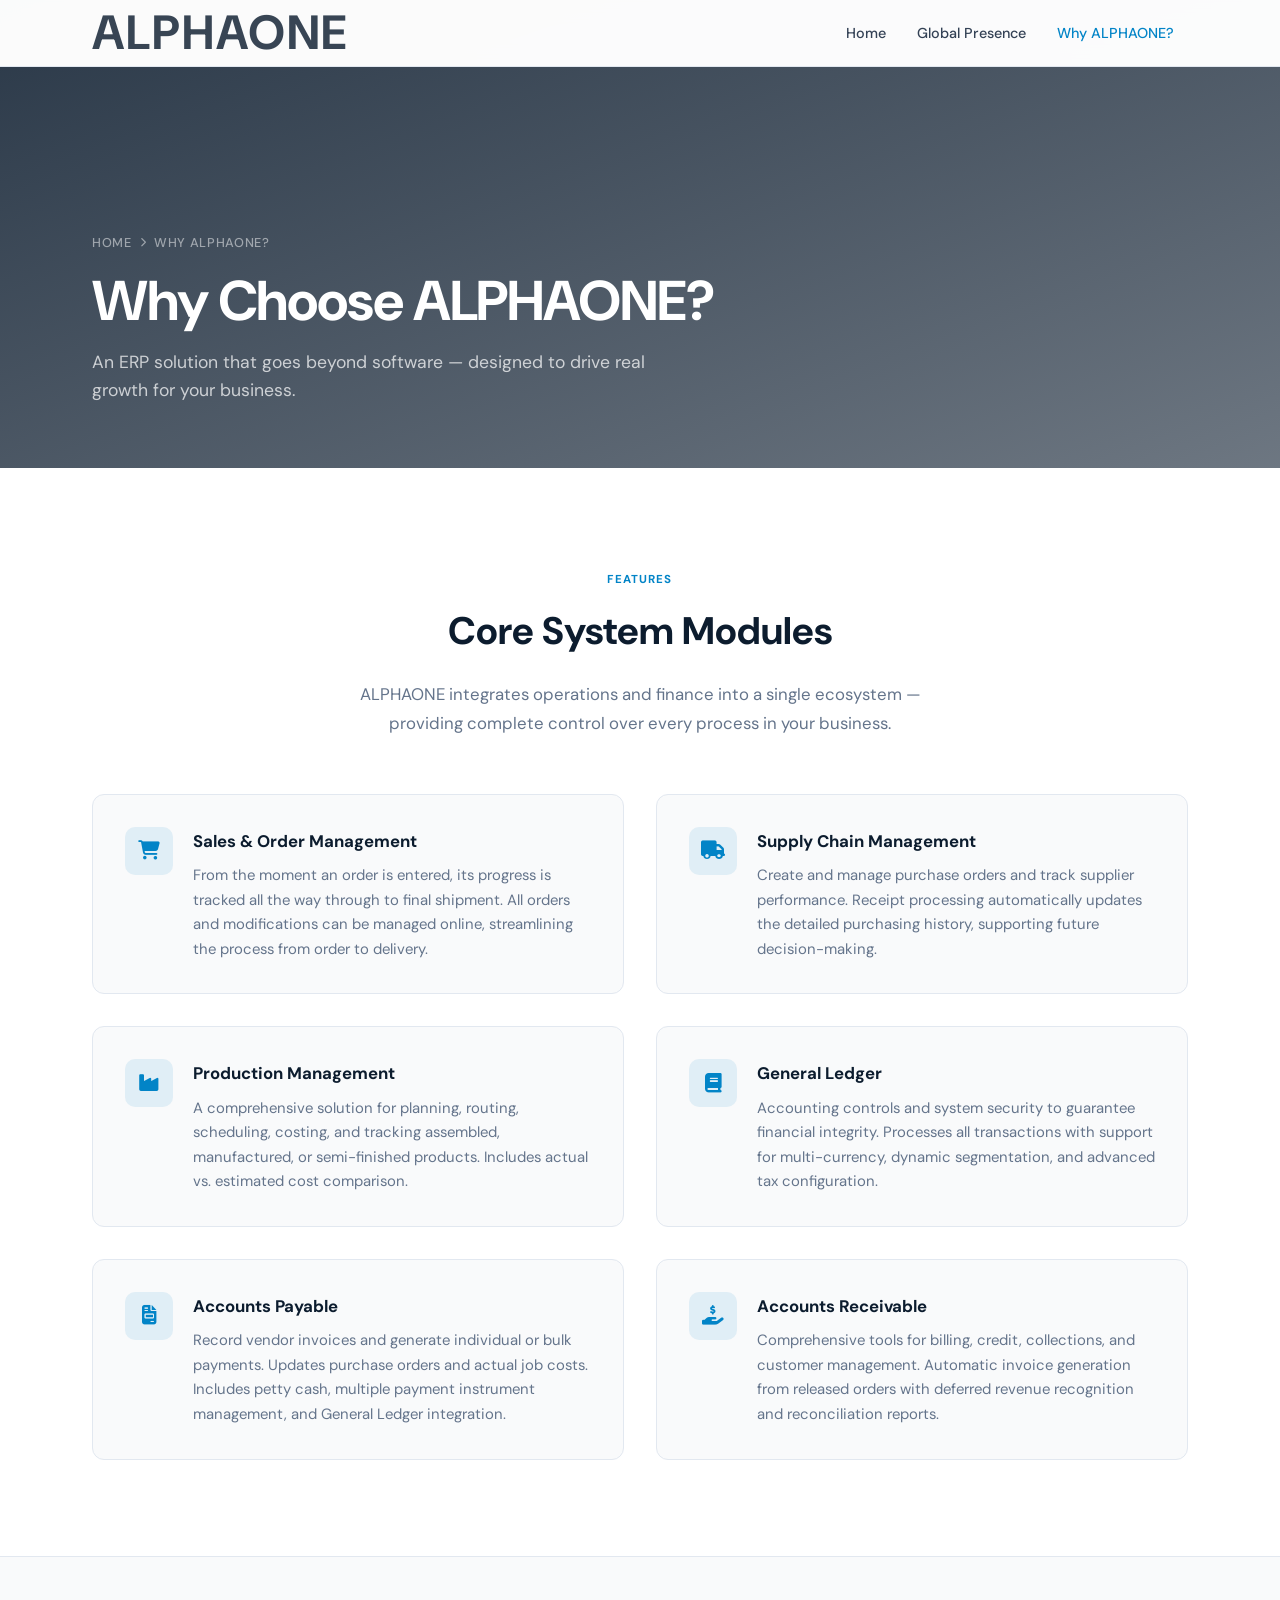
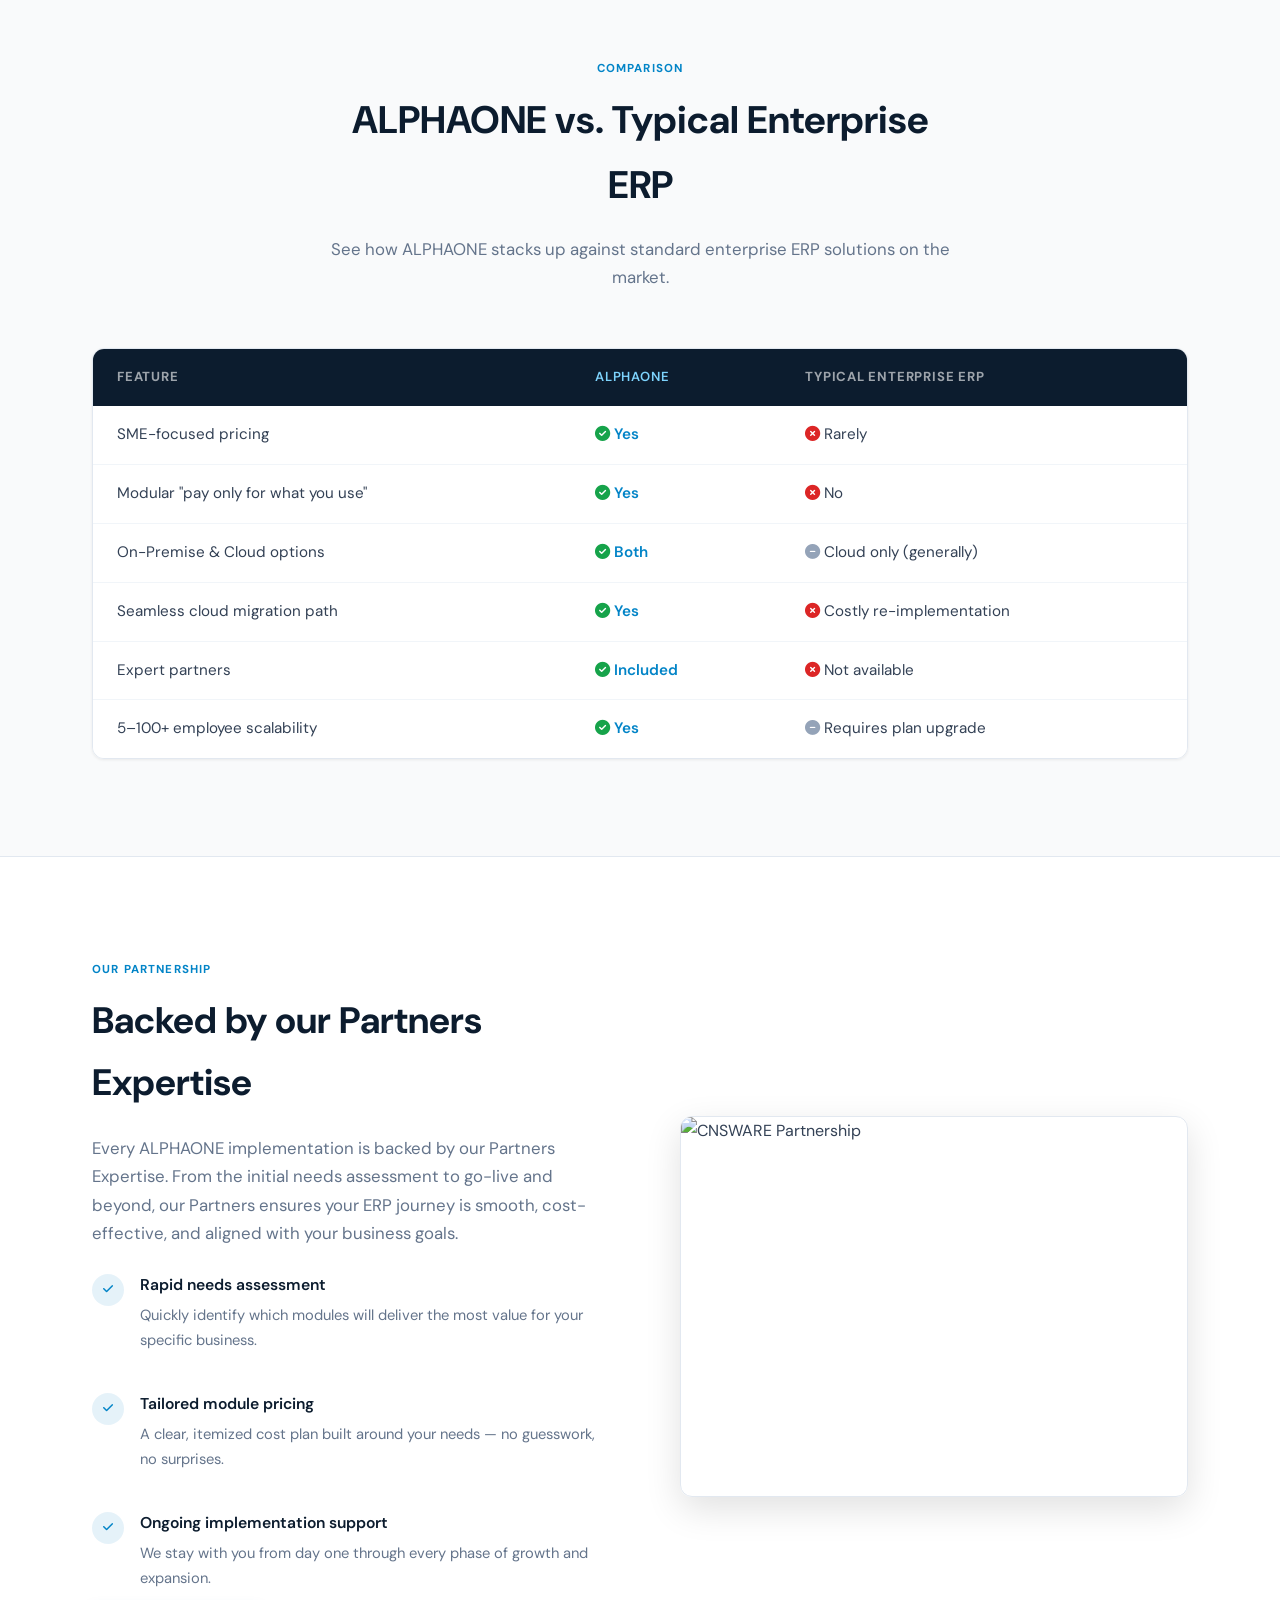
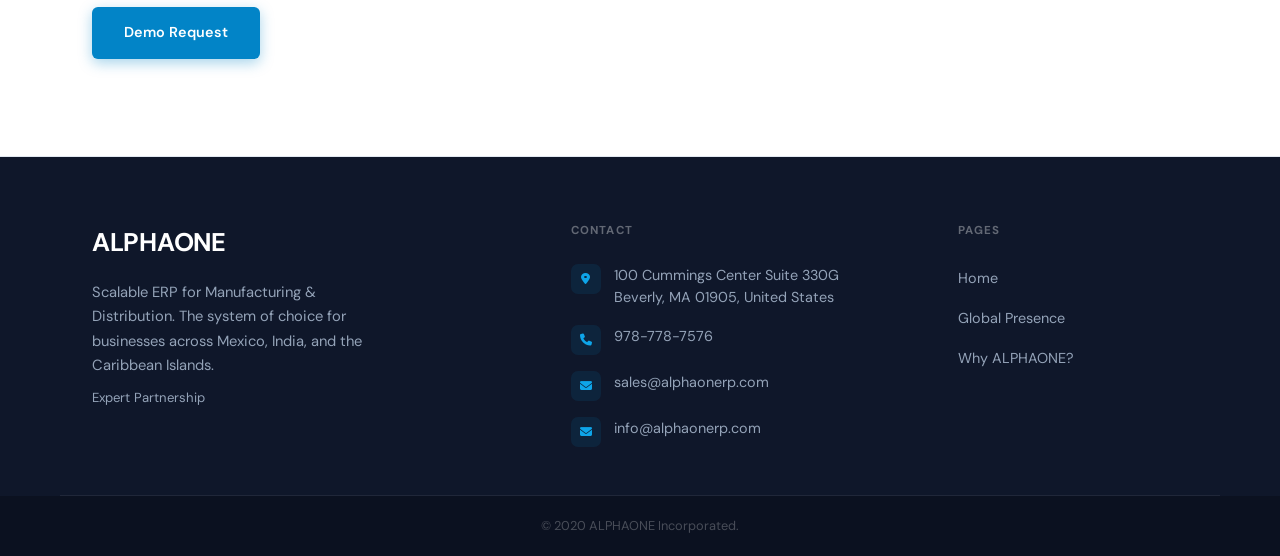
==== benefits.html @ 19322238 "cambio de color why alphaone" ====
<!DOCTYPE html>
<html lang="en">
<head>
    <meta charset="UTF-8">
    <meta name="viewport" content="width=device-width, initial-scale=1.0">
    <title>Why ALPHAONE? — ALPHAONE ERP</title>
    <link rel="preconnect" href="https://fonts.googleapis.com">
    <link rel="preconnect" href="https://fonts.gstatic.com" crossorigin>
    <link href="https://fonts.googleapis.com/css2?family=DM+Sans:opsz,wght@9..40,400;9..40,500;9..40,600;9..40,700&display=swap" rel="stylesheet">
    <link rel="stylesheet" href="https://cdnjs.cloudflare.com/ajax/libs/font-awesome/6.4.0/css/all.min.css">
    <link rel="stylesheet" href="css/styles.css">
    <link rel="stylesheet" href="css/pages.css">
</head>
<body>

    <nav class="navbar" id="navbar">
        <div class="nav-inner">
            <a href="index.html" class="logo logo-text">ALPHAONE</a>
            <ul class="nav-links">
                <li><a href="index.html">Home</a></li>
                <li><a href="presence.html">Global Presence</a></li>
                <li><a href="benefits.html" class="active">Why ALPHAONE?</a></li>
            </ul>
            <div class="hamburger" id="hamburger-btn"><span></span><span></span><span></span></div>
        </div>
    </nav>
    <div class="mobile-menu" id="mobile-menu">
        <a href="index.html">Home</a>
        <a href="presence.html">Global Presence</a>
        <a href="benefits.html">Why ALPHAONE?</a>
    </div>

    <!-- PAGE HERO -->
    <section class="page-hero">
        <div class="page-hero-bg" style="background-image: url('https://images.unsplash.com/photo-1552664730-d307ca884978?auto=format&fit=crop&q=80&w=1600')"></div>
        <div class="page-hero-overlay"></div>
        <div class="container page-hero-inner">
            <div class="breadcrumb"><a href="index.html">Home</a> <i class="fas fa-chevron-right"></i> Why ALPHAONE?</div>
            <h1>Why Choose ALPHAONE?</h1>
            <p>An ERP solution that goes beyond software — designed to drive real growth for your business.</p>
        </div>
    </section>

    <!-- MODULES -->
    <section class="section bg-white">
        <div class="container">
            <div class="section-header reveal">
                <span class="eyebrow">Features</span>
                <h2>Core System Modules</h2>
                <p>ALPHAONE integrates operations and finance into a single ecosystem — providing complete control over every process in your business.</p>
            </div>
            <div class="benefits-big-grid">
                <div class="benefit-big reveal">
                    <div class="benefit-big-icon"><i class="fas fa-shopping-cart"></i></div>
                    <div>
                        <h3>Sales & Order Management</h3>
                        <p>From the moment an order is entered, its progress is tracked all the way through to final shipment. All orders and modifications can be managed online, streamlining the process from order to delivery.</p>
                    </div>
                </div>
                <div class="benefit-big reveal">
                    <div class="benefit-big-icon"><i class="fas fa-truck"></i></div>
                    <div>
                        <h3>Supply Chain Management</h3>
                        <p>Create and manage purchase orders and track supplier performance. Receipt processing automatically updates the detailed purchasing history, supporting future decision-making.</p>
                    </div>
                </div>
                <div class="benefit-big reveal">
                    <div class="benefit-big-icon"><i class="fas fa-industry"></i></div>
                    <div>
                        <h3>Production Management</h3>
                        <p>A comprehensive solution for planning, routing, scheduling, costing, and tracking assembled, manufactured, or semi-finished products. Includes actual vs. estimated cost comparison.</p>
                    </div>
                </div>
                <div class="benefit-big reveal">
                    <div class="benefit-big-icon"><i class="fas fa-book"></i></div>
                    <div>
                        <h3>General Ledger</h3>
                        <p>Accounting controls and system security to guarantee financial integrity. Processes all transactions with support for multi-currency, dynamic segmentation, and advanced tax configuration.</p>
                    </div>
                </div>
                <div class="benefit-big reveal">
                    <div class="benefit-big-icon"><i class="fas fa-file-invoice"></i></div>
                    <div>
                        <h3>Accounts Payable</h3>
                        <p>Record vendor invoices and generate individual or bulk payments. Updates purchase orders and actual job costs. Includes petty cash, multiple payment instrument management, and General Ledger integration.</p>
                    </div>
                </div>
                <div class="benefit-big reveal">
                    <div class="benefit-big-icon"><i class="fas fa-hand-holding-usd"></i></div>
                    <div>
                        <h3>Accounts Receivable</h3>
                        <p>Comprehensive tools for billing, credit, collections, and customer management. Automatic invoice generation from released orders with deferred revenue recognition and reconciliation reports.</p>
                    </div>
                </div>
            </div>
        </div>
    </section>

    <!-- COMPARISON TABLE -->
    <section class="section bg-light">
        <div class="container">
            <div class="section-header reveal">
                <span class="eyebrow">Comparison</span>
                <h2>ALPHAONE vs. Typical Enterprise ERP</h2>
                <p>See how ALPHAONE stacks up against standard enterprise ERP solutions on the market.</p>
            </div>
            <div class="compare-table-wrap reveal">
                <table class="compare-table">
                    <thead>
                        <tr>
                            <th>Feature</th>
                            <th class="col-alpha">ALPHAONE</th>
                            <th>Typical Enterprise ERP</th>
                        </tr>
                    </thead>
                    <tbody>
                        <tr><td>SME-focused pricing</td><td class="col-alpha"><i class="fas fa-check-circle"></i> Yes</td><td><i class="fas fa-times-circle text-no"></i> Rarely</td></tr>
                        <tr><td>Modular "pay only for what you use"</td><td class="col-alpha"><i class="fas fa-check-circle"></i> Yes</td><td><i class="fas fa-times-circle text-no"></i> No</td></tr>
                        <tr><td>On-Premise & Cloud options</td><td class="col-alpha"><i class="fas fa-check-circle"></i> Both</td><td><i class="fas fa-minus-circle text-neutral"></i> Cloud only (generally)</td></tr>
                        <tr><td>Seamless cloud migration path</td><td class="col-alpha"><i class="fas fa-check-circle"></i> Yes</td><td><i class="fas fa-times-circle text-no"></i> Costly re-implementation</td></tr>
                        <tr><td>Expert partners</td><td class="col-alpha"><i class="fas fa-check-circle"></i> Included</td><td><i class="fas fa-times-circle text-no"></i> Not available</td></tr>
                        <tr><td>5–100+ employee scalability</td><td class="col-alpha"><i class="fas fa-check-circle"></i> Yes</td><td><i class="fas fa-minus-circle text-neutral"></i> Requires plan upgrade</td></tr>
                    </tbody>
                </table>
            </div>
        </div>
    </section>

    <!-- Our Partners -->
    <section class="section bg-white">
        <div class="container">
            <div class="split-grid">
                <div class="split-text reveal">
                    <span class="eyebrow">Our Partnership</span>
                    <h2>Backed by our Partners Expertise</h2>
                    <p>Every ALPHAONE implementation is backed by our Partners Expertise. From the initial needs assessment to go-live and beyond, our Partners ensures your ERP journey is smooth, cost-effective, and aligned with your business goals.</p>
                    <div class="benefits-list" style="margin-top:1.5rem;">
                        <div class="benefit-item">
                            <div class="benefit-icon"><i class="fas fa-check"></i></div>
                            <div><h4>Rapid needs assessment</h4><p>Quickly identify which modules will deliver the most value for your specific business.</p></div>
                        </div>
                        <div class="benefit-item">
                            <div class="benefit-icon"><i class="fas fa-check"></i></div>
                            <div><h4>Tailored module pricing</h4><p>A clear, itemized cost plan built around your needs — no guesswork, no surprises.</p></div>
                        </div>
                        <div class="benefit-item">
                            <div class="benefit-icon"><i class="fas fa-check"></i></div>
                            <div><h4>Ongoing implementation support</h4><p>We stay with you from day one through every phase of growth and expansion.</p></div>
                        </div>
                    </div>
                    <a href="#" class="btn-primary" data-demo-trigger>Demo Request</a>
                </div>
                <div class="split-img reveal">
                    <img src="https://images.unsplash.com/photo-1600880292203-757bb62b4baf?auto=format&fit=crop&q=80&w=1000" alt="CNSWARE Partnership">
                </div>
            </div>
        </div>
    </section>

    <!-- DEMO MODAL -->
    <div class="demo-modal" id="demo-modal">
        <div class="demo-modal-inner" id="demo-modal-inner">
            <button class="demo-modal-close" id="demo-modal-close" aria-label="Close">
                <i class="fas fa-times"></i>
            </button>
            <div class="demo-modal-grid">

                <div class="demo-modal-left">
                    <span class="eyebrow">Request a Demo</span>
                    <h2>See ALPHAONE<br>in <em>action.</em></h2>
                    <p>Get a personalized walkthrough with one of our ERP specialists and discover how ALPHAONE fits your operation.</p>
                    <ul class="demo-perks">
                        <li><i class="fas fa-check-circle"></i> No commitment required</li>
                        <li><i class="fas fa-check-circle"></i> Tailored to your industry & modules</li>
                        <li><i class="fas fa-check-circle"></i> Available in English & Spanish</li>
                    </ul>
                </div>

                <div class="demo-modal-right">
                    <div class="demo-form-head">
                        <h3>Book Your Demo</h3>
                        <p>Fields marked with <span style="color:#dc2626">*</span> are required.</p>
                    </div>
                    <div class="form-row">
                        <div class="form-group">
                            <label>First Name <span style="color:#dc2626">*</span></label>
                            <input type="text" placeholder="John" required>
                        </div>
                        <div class="form-group">
                            <label>Last Name <span style="color:#dc2626">*</span></label>
                            <input type="text" placeholder="Smith" required>
                        </div>
                    </div>
                    <div class="form-group">
                        <label>Work Email <span style="color:#dc2626">*</span></label>
                        <input type="email" id="demo-email" placeholder="john@company.com" required>
                        <span class="field-error" id="email-error">Please enter a valid email address.</span>
                    </div>
                    <div class="form-row">
                        <div class="form-group">
                            <label>Company <span style="color:#dc2626">*</span></label>
                            <input type="text" placeholder="Acme Corp" required>
                        </div>
                        <div class="form-group">
                            <label>Phone <span style="color:#dc2626">*</span></label>
                            <input type="tel" placeholder="+1 (555) 000-0000" required>
                        </div>
                    </div>
                    <div class="form-row">
                        <div class="form-group">
                            <label>Industry <span style="color:#dc2626">*</span></label>
                            <select required>
                                <option value="">Select industry</option>
                                <option>Manufacturing</option>
                                <option>Supply Chain & Distribution</option>
                                <option>Food & Beverage</option>
                                <option>Automotive</option>
                                <option>Construction & Engineering</option>
                                <option>Retail & E-commerce</option>
                                <option>Agriculture & Agribusiness</option>
                                <option>Pharmaceutical & Healthcare</option>
                                <option>Technology & Electronics</option>
                                <option>Other</option>
                            </select>
                        </div>
                        <div class="form-group">
                            <label>Company Size <span style="color:#dc2626">*</span></label>
                            <select required>
                                <option value="">Select range</option>
                                <option>1 – 50 employees</option>
                                <option>51 – 200 employees</option>
                                <option>201 – 500 employees</option>
                                <option>500+ employees</option>
                            </select>
                        </div>
                    </div>
                    <div class="form-group">
                        <label>Message <span style="font-weight:400;color:var(--gray-400)">(Optional)</span></label>
                        <textarea placeholder="Anything else we should know..."></textarea>
                    </div>
                    <button class="btn-primary" id="demo-submit" style="width:100%;justify-content:center;">
                        <i class="fas fa-calendar-check"></i> Request My Demo
                    </button>
                    <p class="form-disclaimer"><i class="fas fa-lock"></i> Your information is secure and never shared.</p>
                </div>

            </div>
        </div>
    </div>

    <!-- FOOTER -->
    <footer class="site-footer">
        <div class="container footer-inner">
            <div class="footer-brand">
                <div class="footer-logo">ALPHAONE</div>
                <p>Scalable ERP for Manufacturing & Distribution. The system of choice for businesses across Mexico, India, and the Caribbean Islands.</p>
                <p class="footer-partner">Expert Partnership<strong></strong></p>
            </div>
            <div class="footer-contact-block">
                <h4>Contact</h4>
                <ul class="footer-contact-list">
                    <li><span class="fc-icon"><i class="fas fa-map-marker-alt"></i></span><span>100 Cummings Center Suite 330G Beverly, MA 01905, United States<br></span> </li>
                    <li><span class="fc-icon"><i class="fas fa-phone"></i></span><a href="tel:9787787576">978-778-7576</a></li>
                    <li><span class="fc-icon"><i class="fas fa-envelope"></i></span><a href="mailto:info@alphaonerp.com">sales@alphaonerp.com</a></li>
                    <li><span class="fc-icon"><i class="fas fa-envelope"></i></span><a href="mailto:info@alphaonerp.com">info@alphaonerp.com</a></li>
                </ul>
            </div>
            <div class="footer-nav-block">
                <h4>Pages</h4>
                <ul>
                    <li><a href="index.html">Home</a></li>
                    <li><a href="presence.html">Global Presence</a></li>
                    <li><a href="benefits.html">Why ALPHAONE?</a></li>
                </ul>
            </div>
        </div>
        <div class="footer-bar">
            <p>&copy; 2020 ALPHAONE Incorporated.</p>
        </div>
    </footer>

    <script src="js/scripts.js"></script>
</body>
</html>
---- css/styles.css ----
:root {
    --navy:        #0c1c2e;
    --navy-mid:    #163048;
    --blue:        #0369a1;
    --blue-light:  #0ea5e9;
    --accent:      #0284c7;
    --accent-hover:#0369a1;
    --white:       #ffffff;
    --gray-50:     #f9fafb;
    --gray-100:    #f1f5f9;
    --gray-200:    #e2e8f0;
    --gray-400:    #94a3b8;
    --gray-500:    #64748b;
    --gray-700:    #334155;
    --gray-900:    #0f172a;
    --font:        'DM Sans', system-ui, -apple-system, sans-serif;
    --radius:      6px;
    --radius-lg:   12px;
    --shadow-sm:   0 1px 3px rgba(0,0,0,.07);
    --shadow-md:   0 4px 16px rgba(0,0,0,.09);
    --shadow-lg:   0 12px 36px rgba(0,0,0,.12);
    --trans:       0.24s ease;
}

*, *::before, *::after { margin: 0; padding: 0; box-sizing: border-box; }
html { scroll-behavior: smooth; }
body {
    font-family: var(--font);
    font-size: 16px;
    line-height: 1.7;
    color: var(--gray-700);
    background: var(--white);
    -webkit-font-smoothing: antialiased;
}
img, video { max-width: 100%; height: auto; display: block; }
a { text-decoration: none; color: inherit; }
ul { list-style: none; }

.container {
    width: 100%;
    max-width: 1160px;
    margin: 0 auto;
    padding: 0 2rem;
}

.navbar {
    position: fixed;
    top: 0; left: 0; width: 100%;
    z-index: 999;
    background: rgba(255,255,255,0.98);
    border-bottom: 1px solid var(--gray-200);
    backdrop-filter: blur(10px);
    transition: box-shadow var(--trans);
}
.navbar.scrolled { box-shadow: var(--shadow-md); }

.nav-inner {
    max-width: 1160px;
    margin: 0 auto;
    padding: 0 2rem;
    height: 66px;
    display: flex;
    align-items: center;
    justify-content: space-between;
}

.nav-logo-img { height: 40px; width: auto; object-fit: contain; }

.nav-links {
    display: flex;
    align-items: center;
    gap: 0.25rem;
}
.nav-links > li { position: relative; }
.nav-links > li > a {
    display: flex;
    align-items: center;
    gap: 0.35rem;
    padding: 0.5rem 0.85rem;
    font-size: 0.9rem;
    font-weight: 500;
    color: var(--gray-700);
    border-radius: var(--radius);
    transition: color var(--trans), background var(--trans);
}
.nav-links > li > a:hover { color: var(--accent); background: var(--gray-50); }
.nav-links a.active { color: var(--accent) !important; }
.nav-links a.nav-cta {
    background: var(--accent);
    color: var(--white) !important;
    padding: 0.5rem 1.25rem;
    border-radius: var(--radius);
    font-weight: 600;
    margin-left: 0.5rem;
}
.nav-links a.nav-cta:hover { background: var(--accent-hover); }

.logo-text {
    font-size: 3rem;
    font-weight: 700;
    color: var(--navy);
    letter-spacing: 0.04em;
    line-height: 1;
    color:  #0c1c2ed0;
}

.hamburger { display: none; flex-direction: column; gap: 5px; cursor: pointer; padding: 4px; }
.hamburger span { display: block; width: 22px; height: 2px; background: var(--navy); border-radius: 2px; }

.mobile-menu {
    display: none;
    background: var(--white);
    border-bottom: 1px solid var(--gray-200);
    padding: 0.5rem 1rem;
}
.mobile-menu a {
    display: block;
    padding: 0.8rem 0.5rem;
    font-size: 0.95rem;
    font-weight: 500;
    color: var(--gray-700);
    border-bottom: 1px solid var(--gray-200);
}
.mobile-menu a:last-child { border-bottom: none; }

.hero {
    position: relative;
    min-height: 100vh;
    display: flex;
    align-items: center;
    overflow: hidden;
}
.hero-bg { position: absolute; inset: 0; z-index: 0; background: var(--navy); }
.hero-video { position: absolute; inset: 0; width: 100%; height: 100%; object-fit: cover; opacity: 0.45; }
.hero-overlay { position: absolute; inset: 0; background: rgba(5,10,18,0.72); }
.hero-inner {
    position: relative;
    z-index: 1;
    width: 100%;
    max-width: 1160px;
    margin: 0 auto;
    padding: 6rem 2rem 5rem;
    display: flex;
    flex-direction: column;
    align-items: center;
    gap: 3.5rem;
}
.hero-content {
    max-width: 800px;
    text-align: center;
    display: flex;
    flex-direction: column;
    align-items: center;
}
.hero-content h1 {
    font-size: clamp(2.6rem, 5vw, 4rem);
    font-weight: 700;
    color: var(--white);
    line-height: 1.1;
    margin-bottom: 1.5rem;
    letter-spacing: -.02em;
}
.hero-content h1 em { font-style: normal; color: var(--blue-light); }
.hero-content p {
    font-size: 1.1rem;
    color: rgba(255,255,255,.75);
    max-width: 580px;
    margin-bottom: 2.5rem;
    line-height: 1.65;
}
.hero-actions { display: flex; gap: 1rem; flex-wrap: wrap; justify-content: center; }

.btn-primary {
    display: inline-flex;
    align-items: center;
    gap: 0.4rem;
    background: var(--accent);
    color: var(--white);
    font-size: 0.9rem;
    font-weight: 600;
    padding: 0.85rem 2rem;
    border-radius: var(--radius);
    border: none;
    cursor: pointer;
    transition: background var(--trans), transform var(--trans), box-shadow var(--trans);
    box-shadow: 0 4px 14px rgba(2,132,199,.35);
}
.btn-primary:hover { background: var(--accent-hover); transform: translateY(-2px); box-shadow: 0 8px 20px rgba(2,132,199,.4); }

.btn-ghost {
    display: inline-flex;
    align-items: center;
    gap: 0.5rem;
    background: transparent;
    color: rgba(255,255,255,.88);
    font-size: 0.9rem;
    font-weight: 500;
    padding: 0.85rem 1.75rem;
    border-radius: var(--radius);
    border: 1px solid rgba(255,255,255,.25);
    cursor: pointer;
    transition: background var(--trans), border-color var(--trans);
}
.btn-ghost:hover { background: rgba(255,255,255,.08); border-color: rgba(255,255,255,.45); }

.btn-outline-dark {
    display: inline-flex;
    align-items: center;
    justify-content: center;
    gap: 0.4rem;
    background: transparent;
    color: var(--navy);
    font-size: 0.88rem;
    font-weight: 600;
    padding: 0.75rem 1.5rem;
    border-radius: var(--radius);
    border: 1.5px solid var(--gray-200);
    cursor: pointer;
    transition: all var(--trans);
}
.btn-outline-dark:hover { border-color: var(--navy); background: var(--navy); color: var(--white); }

.section {
    min-height: 100vh;
    display: flex;
    flex-direction: column;
    justify-content: center;
    padding: 6rem 0;
    border-bottom: 1px solid var(--gray-200);
}
.bg-white { background: var(--white); }
.bg-light  { background: var(--gray-50); }

.section-header {
    text-align: center;
    max-width: 620px;
    margin: 0 auto 3.5rem;
}
.section-header h2 { font-size: clamp(1.8rem, 3vw, 2.5rem); font-weight: 700; color: var(--navy); margin-bottom: 1rem; }
.section-header p  { font-size: 1.05rem; color: var(--gray-500); }

.eyebrow {
    display: inline-block;
    font-size: 0.72rem;
    font-weight: 700;
    letter-spacing: .1em;
    text-transform: uppercase;
    color: var(--accent);
    margin-bottom: 0.6rem;
}

.split-grid {
    display: grid;
    grid-template-columns: 1fr 1fr;
    gap: 5rem;
    align-items: center;
}
.split-img { position: relative; }
.split-img img {
    width: 100%;
    aspect-ratio: 4/3;
    object-fit: cover;
    border-radius: var(--radius-lg);
    box-shadow: var(--shadow-lg);
    border: 1px solid var(--gray-200);
}
.img-badge {
    position: absolute;
    bottom: -1rem;
    left: 1.5rem;
    background: var(--accent);
    color: var(--white);
    font-size: 0.8rem;
    font-weight: 600;
    padding: 0.55rem 1.1rem;
    border-radius: 100px;
    display: flex;
    align-items: center;
    gap: 0.5rem;
    box-shadow: var(--shadow-md);
}
.split-text h2 { font-size: clamp(1.75rem, 3vw, 2.3rem); font-weight: 700; color: var(--navy); margin-bottom: 1.25rem; }
.split-text p  { font-size: 1.05rem; color: var(--gray-500); margin-bottom: 1rem; }
.split-text strong { color: var(--gray-700); font-weight: 600; }

.presence-flags { display: flex; flex-wrap: wrap; gap: 0.6rem; margin-top: 1.75rem; }
.presence-flags span {
    display: inline-flex;
    align-items: center;
    gap: 0.4rem;
    background: var(--gray-100);
    border: 1px solid var(--gray-200);
    color: var(--gray-700);
    font-size: 0.82rem;
    font-weight: 500;
    padding: 0.35rem 0.85rem;
    border-radius: 100px;
}
.presence-flags span i { color: var(--accent); font-size: 0.7rem; }

.benefits-list { display: flex; flex-direction: column; gap: 1.4rem; }
.benefit-item { display: flex; gap: 1rem; align-items: flex-start; }
.benefit-icon {
    flex-shrink: 0;
    width: 32px; height: 32px;
    background: rgba(2,132,199,.1);
    border-radius: 50%;
    display: flex; align-items: center; justify-content: center;
    margin-top: 2px;
}
.benefit-icon i { font-size: 0.72rem; color: var(--accent); }
.benefit-item h4 { font-size: 0.98rem; font-weight: 600; color: var(--navy); margin-bottom: 0.25rem; }
.benefit-item p  { font-size: 0.92rem; color: var(--gray-500); }

.site-footer { background: var(--gray-900); color: var(--white); padding-top: 4rem; }
.footer-inner {
    display: grid;
    grid-template-columns: 1.8fr 1.4fr 1fr;
    gap: 4rem;
    padding-bottom: 3rem;
    border-bottom: 1px solid rgba(255,255,255,.07);
}
.footer-logo { font-size: 1.6rem; font-weight: 700; color: var(--white); margin-bottom: 1rem; letter-spacing: -.01em; }
.footer-brand p { font-size: 0.92rem; color: var(--gray-400); line-height: 1.65; max-width: 300px; margin-bottom: 0.6rem; }
.footer-partner { font-size: 0.82rem !important; color: var(--gray-400) !important; }
.footer-partner strong { color: #7dd3fc; }
.footer-contact-block h4,
.footer-nav-block h4 {
    font-size: 0.72rem;
    font-weight: 700;
    letter-spacing: .1em;
    text-transform: uppercase;
    color: rgba(255,255,255,.35);
    margin-bottom: 1.5rem;
}
.footer-contact-list { display: flex; flex-direction: column; gap: 1rem; }
.footer-contact-list li { display: flex; align-items: flex-start; gap: 0.8rem; font-size: 0.9rem; color: var(--gray-400); line-height: 1.55; }
.fc-icon {
    flex-shrink: 0;
    width: 30px; height: 30px;
    background: rgba(2,132,199,.12);
    border-radius: 7px;
    display: flex; align-items: center; justify-content: center;
}
.fc-icon i { font-size: 0.75rem; color: var(--blue-light); }
.footer-contact-list a { color: var(--gray-400); transition: color var(--trans); }
.footer-contact-list a:hover { color: var(--white); }
.footer-nav-block ul { display: flex; flex-direction: column; gap: 0.8rem; }
.footer-nav-block a { font-size: 0.9rem; color: var(--gray-400); transition: color var(--trans); }
.footer-nav-block a:hover { color: var(--white); }
.footer-bar {
    text-align: center;
    padding: 1.2rem 0;
    font-size: 0.8rem;
    color: rgba(255,255,255,.25);
    background: rgba(0,0,0,.25);
}

.reveal {
    opacity: 0;
    transform: translateY(24px);
    transition: opacity 0.55s ease, transform 0.55s ease;
}
.reveal.visible { opacity: 1; transform: none; }

@media (max-width: 860px) {
    .nav-links { display: none; }
    .hamburger { display: flex; }
    .split-grid { grid-template-columns: 1fr; gap: 3rem; }
    .footer-inner { grid-template-columns: 1fr 1fr; }
}
@media (max-width: 600px) {
    .container { padding: 0 1.25rem; }
    .section { padding: 4rem 0; }
    .footer-inner { grid-template-columns: 1fr; gap: 2.5rem; }
}

.field-error {
    display: none;
    font-size: 0.75rem;
    color: #dc2626;
    margin-top: 0.25rem;
}
.field-error.visible { display: block; }
.form-group input.invalid { border-color: #dc2626; box-shadow: 0 0 0 3px rgba(220,38,38,.12); }
---- css/pages.css ----
.page-hero {
    position: relative;
    min-height: 52vh;
    display: flex;
    align-items: flex-end;
    padding-bottom: 4rem;
    padding-top: 66px;
    overflow: hidden;
}
.page-hero-bg {
    position: absolute;
    inset: 0;
    background-size: cover;
    background-position: center;
    z-index: 0;
}
.page-hero-overlay {
    position: absolute;
    inset: 0;
    background: linear-gradient(160deg, rgba(12,28,46,.88) 0%, rgba(12,28,46,.6) 100%);
    z-index: 1;
}
.page-hero-inner { position: relative; z-index: 2; }
.breadcrumb {
    display: flex;
    align-items: center;
    gap: 0.5rem;
    font-size: 0.8rem;
    font-weight: 500;
    color: rgba(255,255,255,.5);
    margin-bottom: 1rem;
    text-transform: uppercase;
    letter-spacing: .05em;
}
.breadcrumb a { color: rgba(255,255,255,.5); transition: color var(--trans); }
.breadcrumb a:hover { color: var(--white); }
.breadcrumb i { font-size: 0.6rem; }
.page-hero-inner h1 {
    font-size: clamp(2rem, 4.5vw, 3.5rem);
    font-weight: 700;
    color: var(--white);
    line-height: 1.1;
    margin-bottom: 1rem;
    letter-spacing: -.02em;
}
.page-hero-inner p {
    font-size: 1.1rem;
    color: rgba(255,255,255,.72);
    max-width: 560px;
    line-height: 1.6;
}

.module-list { display: flex; flex-direction: column; gap: 5rem; }
.module-row {
    display: grid;
    grid-template-columns: 1fr 1fr;
    gap: 4.5rem;
    align-items: center;
}
.module-row.reverse .module-img { order: 2; }
.module-row.reverse .module-content { order: 1; }
.module-img img {
    width: 100%;
    aspect-ratio: 4/3;
    object-fit: cover;
    border-radius: var(--radius-lg);
    box-shadow: var(--shadow-lg);
    border: 1px solid var(--gray-200);
}
.module-content h3 { font-size: 1.9rem; font-weight: 700; color: var(--navy); margin-bottom: 1rem; }
.module-content p { font-size: 1.05rem; color: var(--gray-500); margin-bottom: 1.5rem; line-height: 1.7; }
.module-features { list-style: none; display: flex; flex-direction: column; gap: 0.65rem; }
.module-features li {
    display: flex;
    align-items: center;
    gap: 0.65rem;
    font-size: 0.95rem;
    color: var(--gray-700);
    font-weight: 500;
}
.module-features li i { color: var(--accent); font-size: 0.85rem; }

.regions-grid {
    display: grid;
    grid-template-columns: repeat(2, 1fr);
    gap: 2rem;
}
.region-card {
    display: flex;
    gap: 1.5rem;
    background: var(--white);
    border: 1px solid var(--gray-200);
    border-radius: var(--radius-lg);
    padding: 2rem;
    transition: box-shadow var(--trans), transform var(--trans);
}
.region-card:hover { box-shadow: var(--shadow-lg); transform: translateY(-3px); }
.region-flag {
    flex-shrink: 0;
    width: 52px; height: 52px;
    background: rgba(2,132,199,.08);
    border-radius: 12px;
    display: flex; align-items: center; justify-content: center;
    color: var(--accent);
    font-size: 1.3rem;
}
.region-content h3 { font-size: 1.15rem; font-weight: 700; color: var(--navy); margin-bottom: 0.2rem; }
.region-sub { font-size: 0.78rem; font-weight: 600; text-transform: uppercase; letter-spacing: .06em; color: var(--accent); margin-bottom: 0.75rem; }
.region-content p { font-size: 0.93rem; color: var(--gray-500); line-height: 1.6; margin-bottom: 0.75rem; }
.region-detail span {
    display: inline-flex;
    align-items: center;
    gap: 0.4rem;
    font-size: 0.8rem;
    font-weight: 500;
    color: var(--gray-500);
}
.region-detail i { color: var(--accent); }

.benefits-big-grid {
    display: grid;
    grid-template-columns: repeat(2, 1fr);
    gap: 2rem;
}
.benefit-big {
    display: flex;
    gap: 1.25rem;
    background: var(--gray-50);
    border: 1px solid var(--gray-200);
    border-radius: var(--radius-lg);
    padding: 2rem;
    transition: box-shadow var(--trans), transform var(--trans);
}
.benefit-big:hover { box-shadow: var(--shadow-md); transform: translateY(-3px); }
.benefit-big-icon {
    flex-shrink: 0;
    width: 48px; height: 48px;
    background: rgba(2,132,199,.1);
    border-radius: 10px;
    display: flex; align-items: center; justify-content: center;
}
.benefit-big-icon i { font-size: 1.2rem; color: var(--accent); }
.benefit-big h3 { font-size: 1.05rem; font-weight: 700; color: var(--navy); margin-bottom: 0.5rem; }
.benefit-big p { font-size: 0.93rem; color: var(--gray-500); line-height: 1.65; }

.compare-table-wrap {
    overflow-x: auto;
    border-radius: var(--radius-lg);
    border: 1px solid var(--gray-200);
    box-shadow: var(--shadow-sm);
}
.compare-table {
    width: 100%;
    border-collapse: collapse;
    font-size: 0.95rem;
    background: var(--white);
}
.compare-table thead tr { background: var(--navy); }
.compare-table thead th {
    padding: 1.1rem 1.5rem;
    text-align: left;
    font-size: 0.82rem;
    font-weight: 700;
    letter-spacing: .06em;
    text-transform: uppercase;
    color: rgba(255,255,255,.6);
}
.compare-table thead .col-alpha { color: #7dd3fc; }
.compare-table tbody tr { border-bottom: 1px solid var(--gray-100); transition: background var(--trans); }
.compare-table tbody tr:last-child { border-bottom: none; }
.compare-table tbody tr:hover { background: var(--gray-50); }
.compare-table tbody td { padding: 1rem 1.5rem; color: var(--gray-700); }
.compare-table .col-alpha { font-weight: 600; color: var(--accent); }
.compare-table .fa-check-circle { color: #16a34a; }
.compare-table .text-no { color: #dc2626; }
.compare-table .text-neutral { color: var(--gray-400); }

.form-row { display: grid; grid-template-columns: 1fr 1fr; gap: 1rem; }
.form-group { display: flex; flex-direction: column; gap: 0.4rem; }
.form-group label { font-size: 0.82rem; font-weight: 600; color: var(--gray-700); }
.form-group input,
.form-group select,
.form-group textarea {
    padding: 0.75rem 1rem;
    border: 1.5px solid var(--gray-200);
    border-radius: var(--radius);
    font-family: var(--font);
    font-size: 0.95rem;
    color: var(--gray-700);
    background: var(--white);
    transition: border-color var(--trans), box-shadow var(--trans);
    width: 100%;
}
.form-group input:focus,
.form-group select:focus,
.form-group textarea:focus {
    outline: none;
    border-color: var(--accent);
    box-shadow: 0 0 0 3px rgba(2,132,199,.15);
}
.form-group textarea { resize: vertical; min-height: 110px; }

.demo-modal {
    display: none;
    position: fixed;
    inset: 0;
    z-index: 2000;
    background: rgba(12,28,46,0.72);
    backdrop-filter: blur(6px);
    align-items: center;
    justify-content: center;
    padding: 1.5rem;
}
.demo-modal.open {
    display: flex;
    animation: modalFadeIn 0.25s ease;
}
@keyframes modalFadeIn {
    from { opacity: 0; }
    to   { opacity: 1; }
}
.demo-modal-inner {
    background: var(--white);
    border-radius: var(--radius-lg);
    width: 100%;
    max-width: 900px;
    max-height: 90vh;
    overflow-y: auto;
    position: relative;
    box-shadow: 0 32px 80px rgba(0,0,0,0.25);
    animation: modalSlideUp 0.28s ease;
}
@keyframes modalSlideUp {
    from { transform: translateY(24px); opacity: 0; }
    to   { transform: translateY(0);    opacity: 1; }
}
.demo-modal-close {
    position: absolute;
    top: 1.1rem; right: 1.25rem;
    width: 34px; height: 34px;
    border-radius: 50%;
    border: 1px solid var(--gray-200);
    background: var(--white);
    color: var(--gray-500);
    font-size: 0.85rem;
    cursor: pointer;
    display: flex; align-items: center; justify-content: center;
    transition: background 0.2s, color 0.2s;
    z-index: 10;
}
.demo-modal-close:hover { background: var(--gray-100); color: var(--navy); }
.demo-modal-grid {
    display: grid;
    grid-template-columns: 1fr 1.3fr;
}
.demo-modal-left {
    background: var(--navy);
    padding: 3rem 2.5rem;
    border-radius: var(--radius-lg) 0 0 var(--radius-lg);
    display: flex;
    flex-direction: column;
}
.demo-modal-left .eyebrow { color: #7dd3fc; margin-bottom: 0.75rem; }
.demo-modal-left h2 {
    font-size: clamp(1.6rem, 2.5vw, 2rem);
    font-weight: 700;
    color: var(--white);
    line-height: 1.15;
    margin-bottom: 1rem;
    letter-spacing: -0.02em;
}
.demo-modal-left h2 em { font-style: normal; color: var(--blue-light); }
.demo-modal-left p {
    font-size: 0.95rem;
    color: rgba(255,255,255,0.6);
    line-height: 1.7;
    margin-bottom: 2rem;
}
.demo-perks { list-style: none; display: flex; flex-direction: column; gap: 0.75rem; margin-bottom: 2.5rem; }
.demo-perks li {
    display: flex;
    align-items: center;
    gap: 0.75rem;
    font-size: 0.9rem;
    color: rgba(255,255,255,0.8);
    font-weight: 500;
}
.demo-perks li i { color: #7dd3fc; font-size: 0.85rem; }
.demo-trust {
    display: flex;
    align-items: center;
    gap: 1.25rem;
    padding: 1.25rem 1.5rem;
    background: rgba(255,255,255,0.06);
    border: 1px solid rgba(255,255,255,0.1);
    border-radius: var(--radius-lg);
    margin-top: auto;
}
.dt-item { text-align: center; }
.dt-num { display: block; font-size: 1.4rem; font-weight: 700; color: var(--white); letter-spacing: -0.02em; line-height: 1; }
.dt-lbl { font-size: 0.7rem; color: rgba(255,255,255,0.45); margin-top: 0.2rem; display: block; }
.dt-divider { width: 1px; height: 36px; background: rgba(255,255,255,0.12); flex-shrink: 0; }
.demo-modal-right {
    padding: 3rem 2.5rem;
    display: flex;
    flex-direction: column;
}
.demo-form-head { margin-bottom: 1.75rem; }
.demo-form-head h3 { font-size: 1.25rem; font-weight: 700; color: var(--navy); margin-bottom: 0.3rem; }
.demo-form-head p { font-size: 0.875rem; color: var(--gray-400); }
.demo-modal-right .form-group { margin-bottom: 1rem; }
.demo-modal-right .form-row { display: grid; grid-template-columns: 1fr 1fr; gap: 1rem; margin-bottom: 1rem; }
.demo-modal-right .form-row .form-group { margin-bottom: 0; }
.form-disclaimer {
    text-align: center;
    margin-top: 0.85rem;
    font-size: 0.75rem;
    color: var(--gray-400);
    display: flex;
    align-items: center;
    justify-content: center;
    gap: 0.4rem;
}

@media (max-width: 900px) {
    .module-row,
    .module-row.reverse { grid-template-columns: 1fr; gap: 2.5rem; }
    .module-row.reverse .module-img { order: 0; }
    .module-row.reverse .module-content { order: 0; }
    .regions-grid { grid-template-columns: 1fr; }
    .benefits-big-grid { grid-template-columns: 1fr; }
}
@media (max-width: 720px) {
    .demo-modal-grid { grid-template-columns: 1fr; }
    .demo-modal-left { border-radius: var(--radius-lg) var(--radius-lg) 0 0; padding: 2rem; }
    .demo-modal-right { padding: 2rem; }
    .demo-modal-right .form-row { grid-template-columns: 1fr; }
}
@media (max-width: 600px) {
    .page-hero { min-height: 45vh; }
    .form-row { grid-template-columns: 1fr; }
}
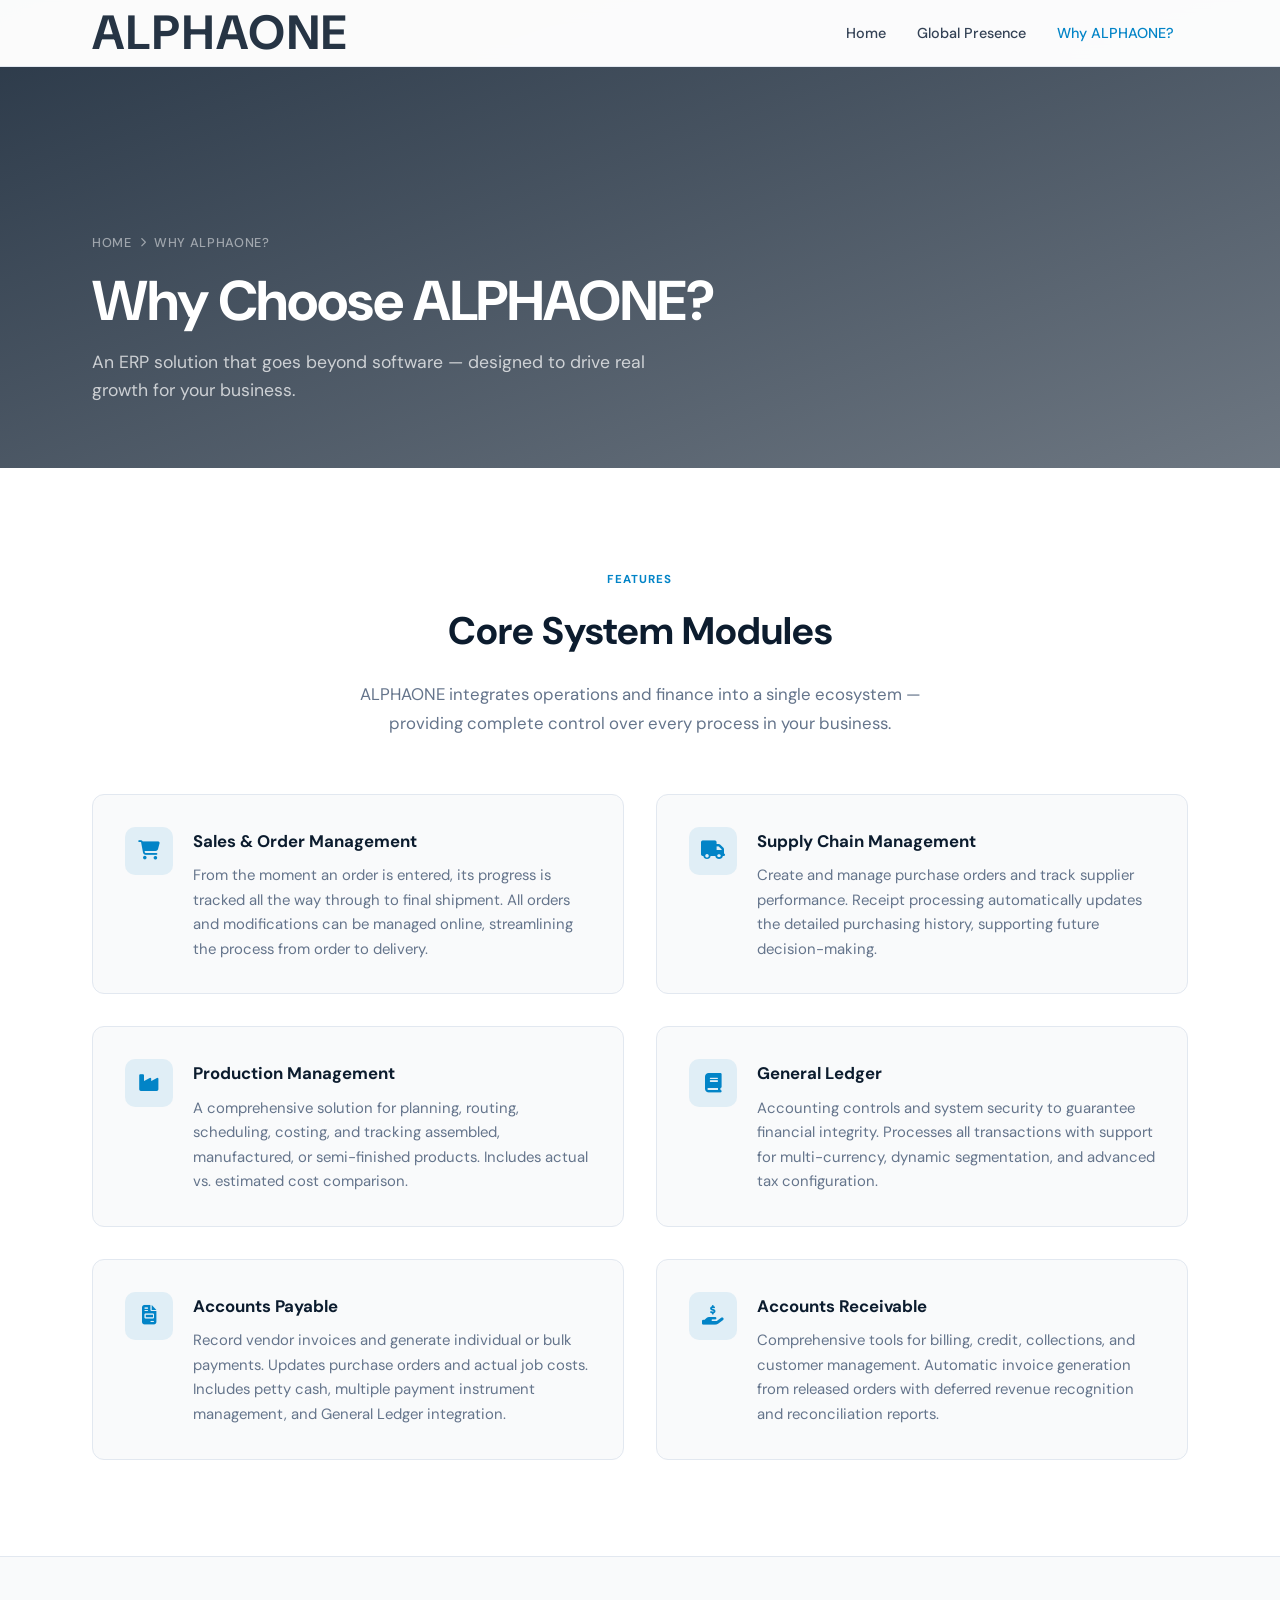
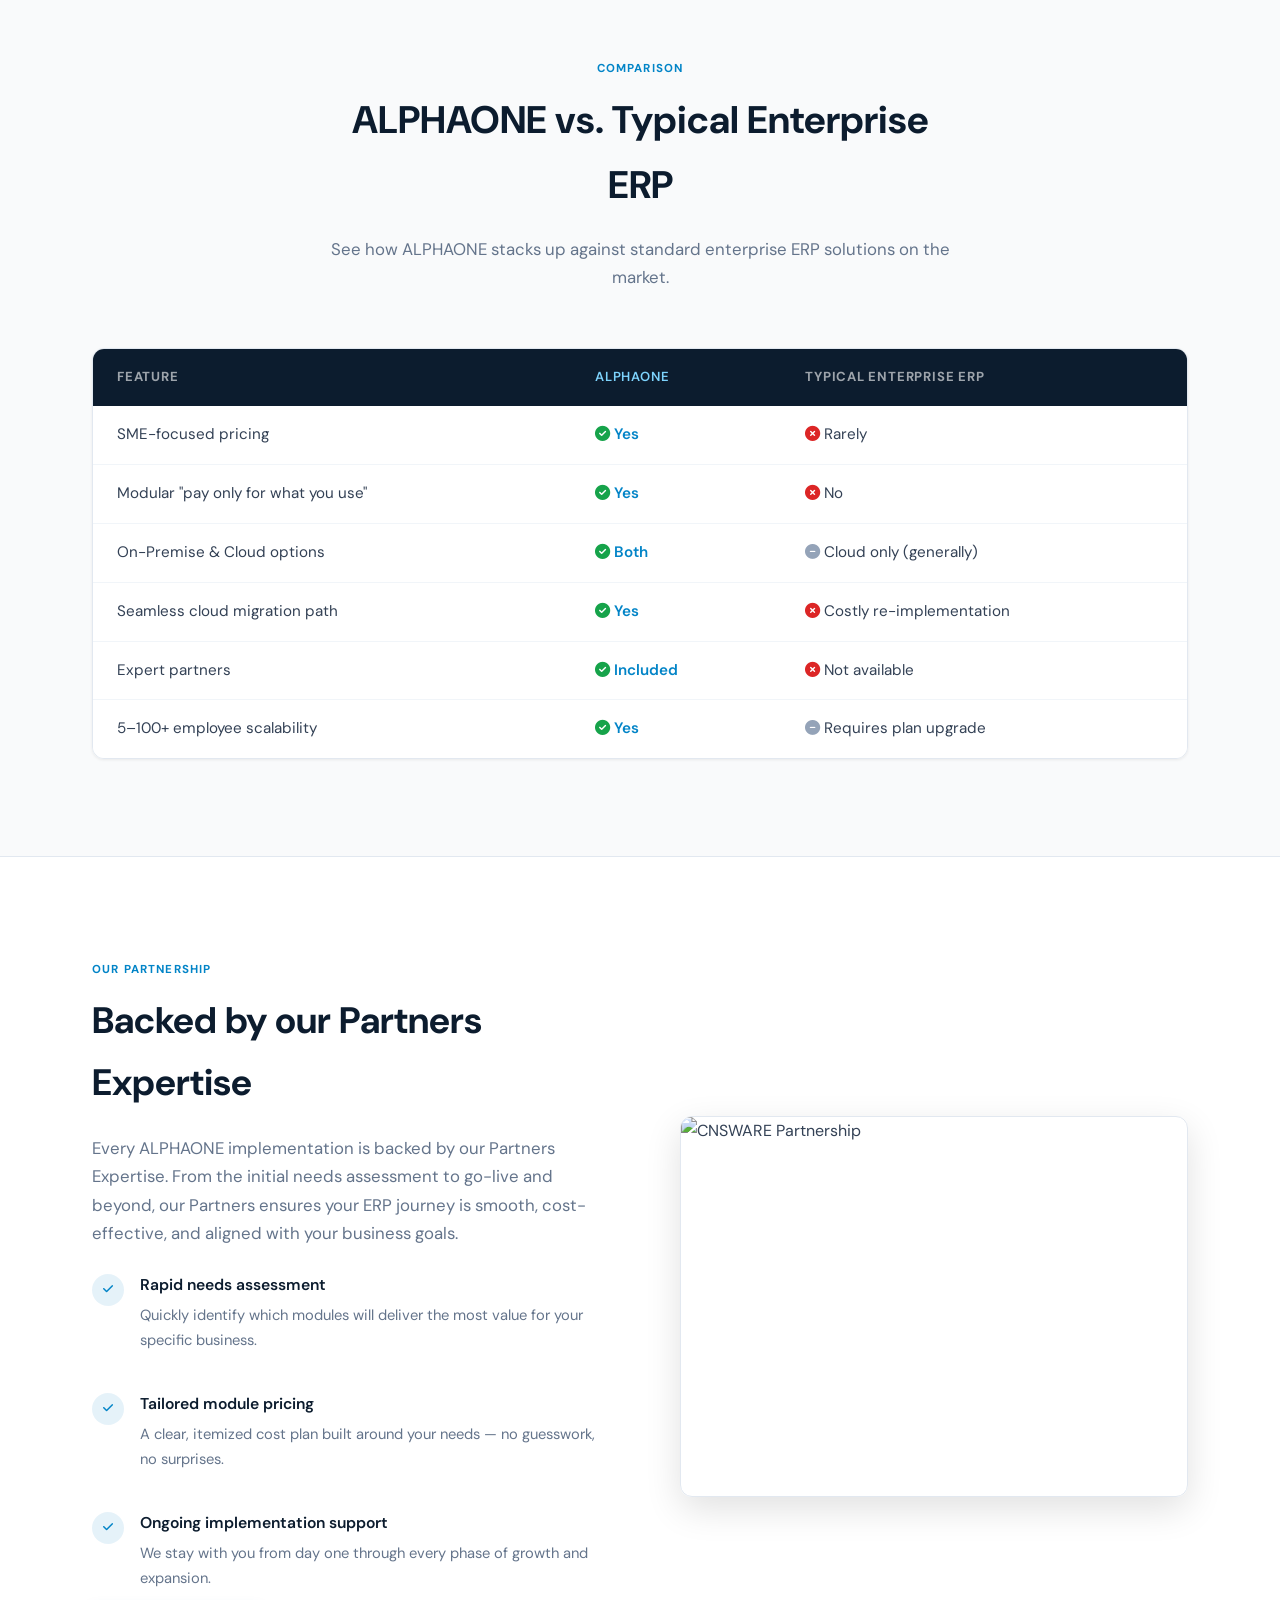
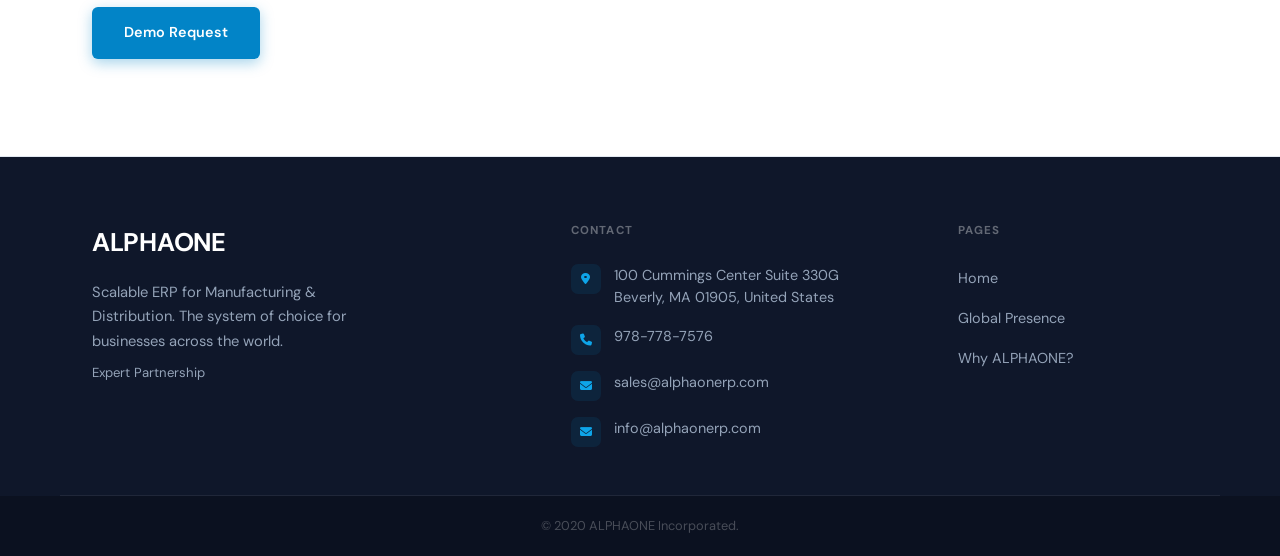
==== commit 1812379a: "The world number two" ====
--- a/benefits.html
+++ b/benefits.html
@@ -253,7 +253,7 @@
         <div class="container footer-inner">
             <div class="footer-brand">
                 <div class="footer-logo">ALPHAONE</div>
-                <p>Scalable ERP for Manufacturing & Distribution. The system of choice for businesses across Mexico, India, and the Caribbean Islands.</p>
+                <p>Scalable ERP for Manufacturing & Distribution. The system of choice for businesses across the world.</p>
                 <p class="footer-partner">Expert Partnership<strong></strong></p>
             </div>
             <div class="footer-contact-block">
--- a/css/styles.css
+++ b/css/styles.css
@@ -101,7 +101,7 @@
     color: var(--navy);
     letter-spacing: 0.04em;
     line-height: 1;
-    color:  #0c1c2ed0;
+    color:  #0c1c2ee4;
 }
 
 .hamburger { display: none; flex-direction: column; gap: 5px; cursor: pointer; padding: 4px; }
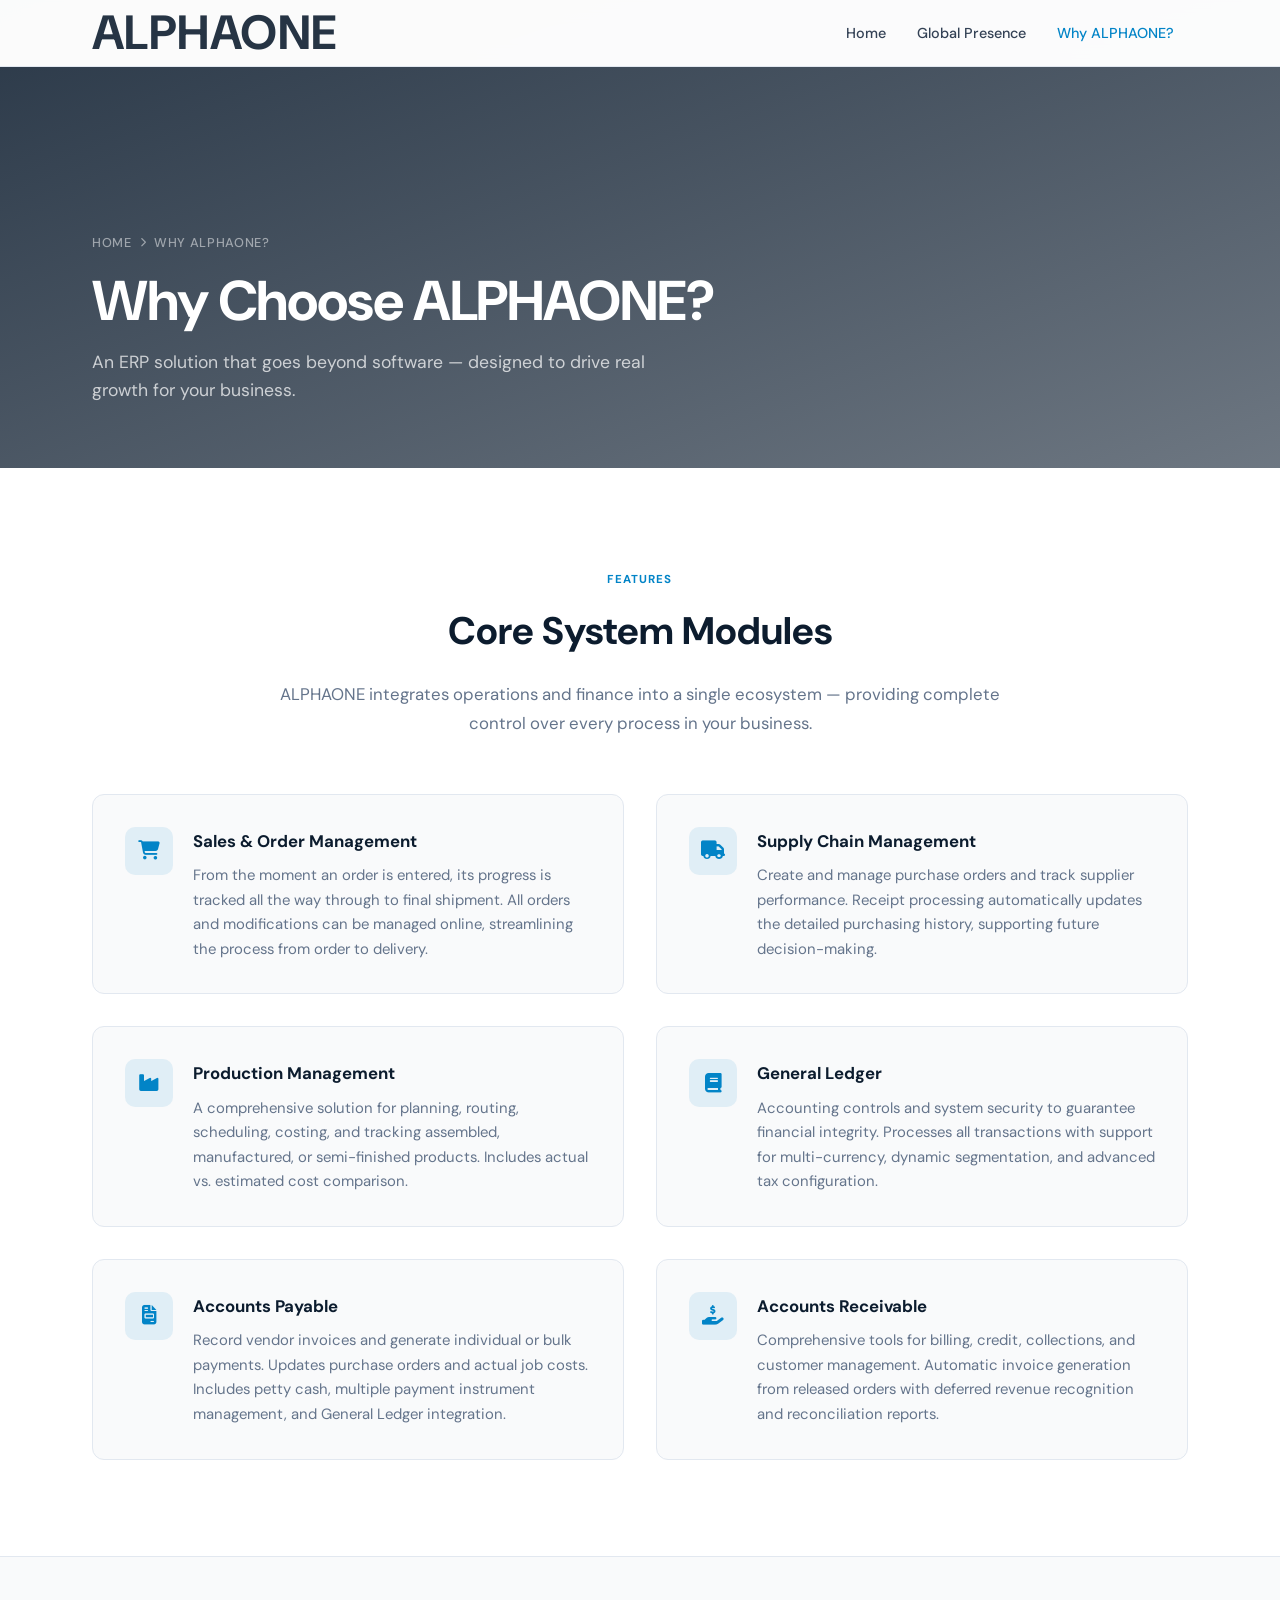
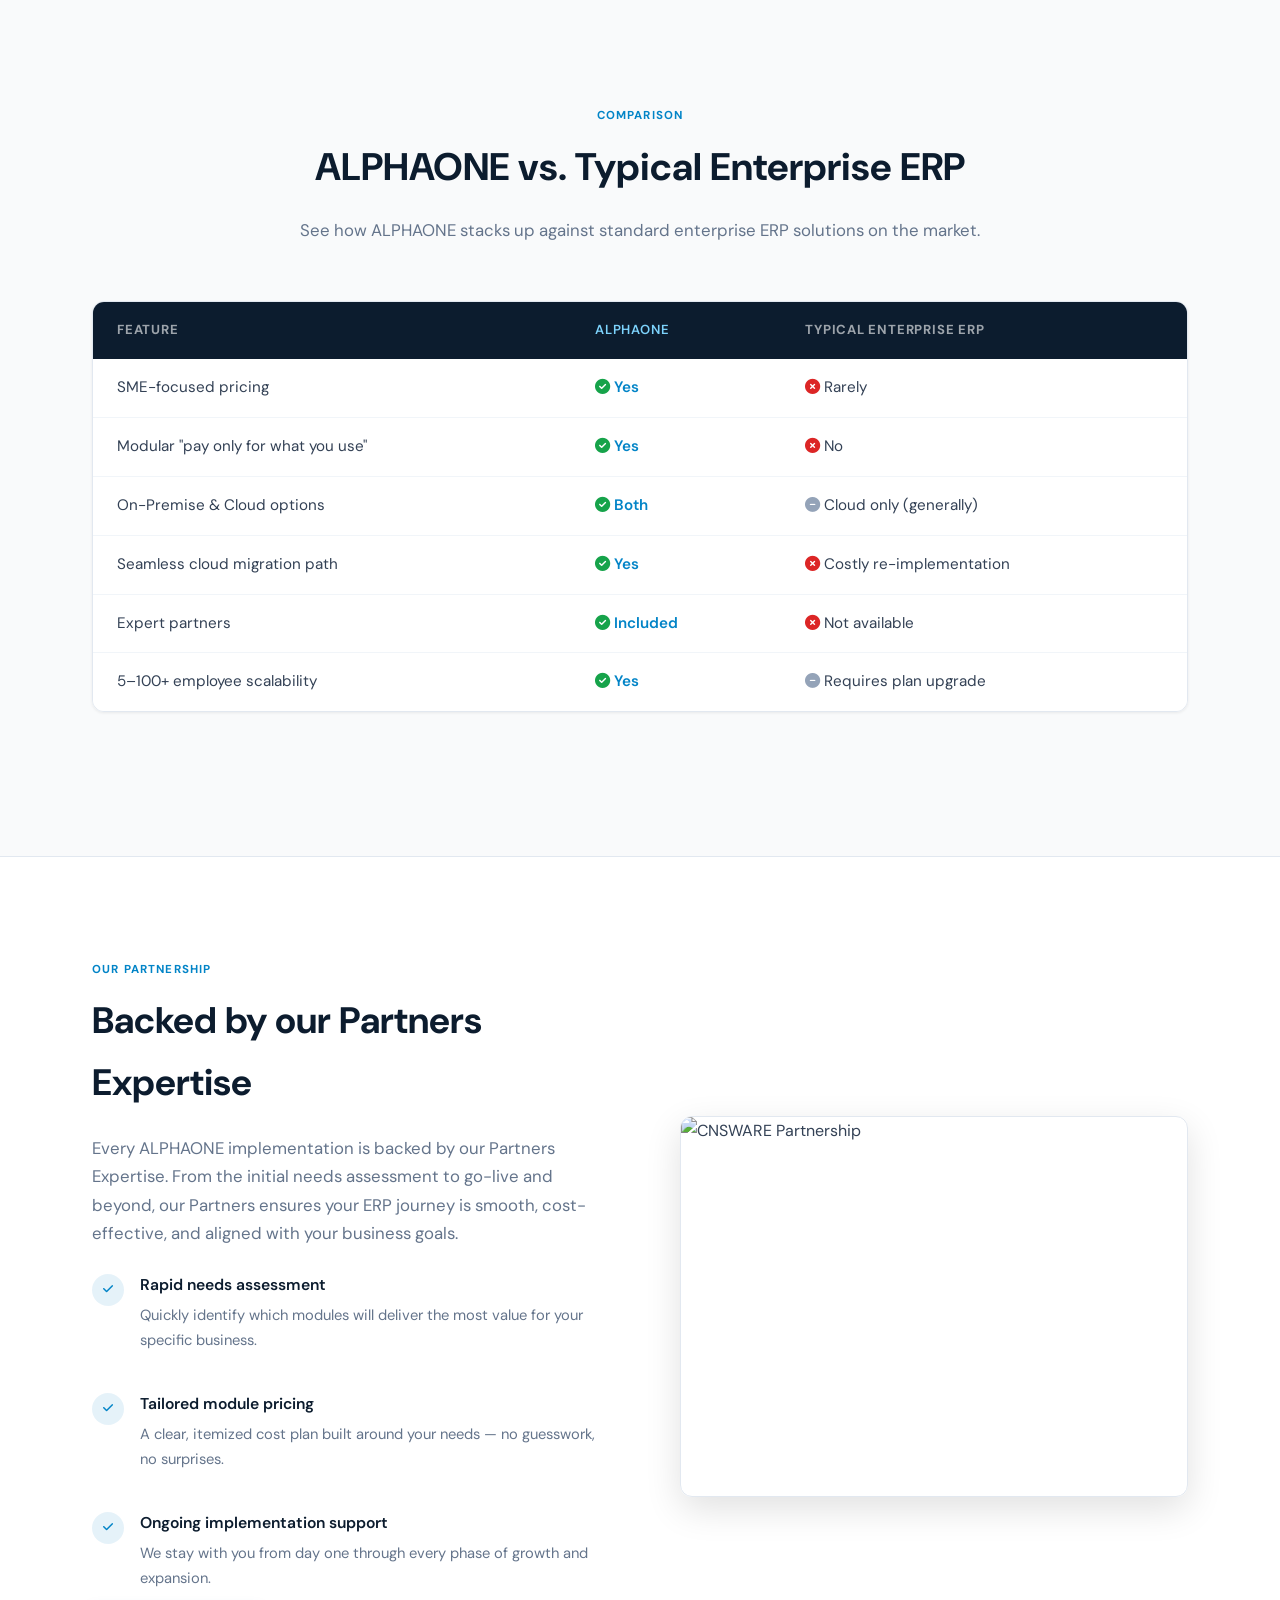
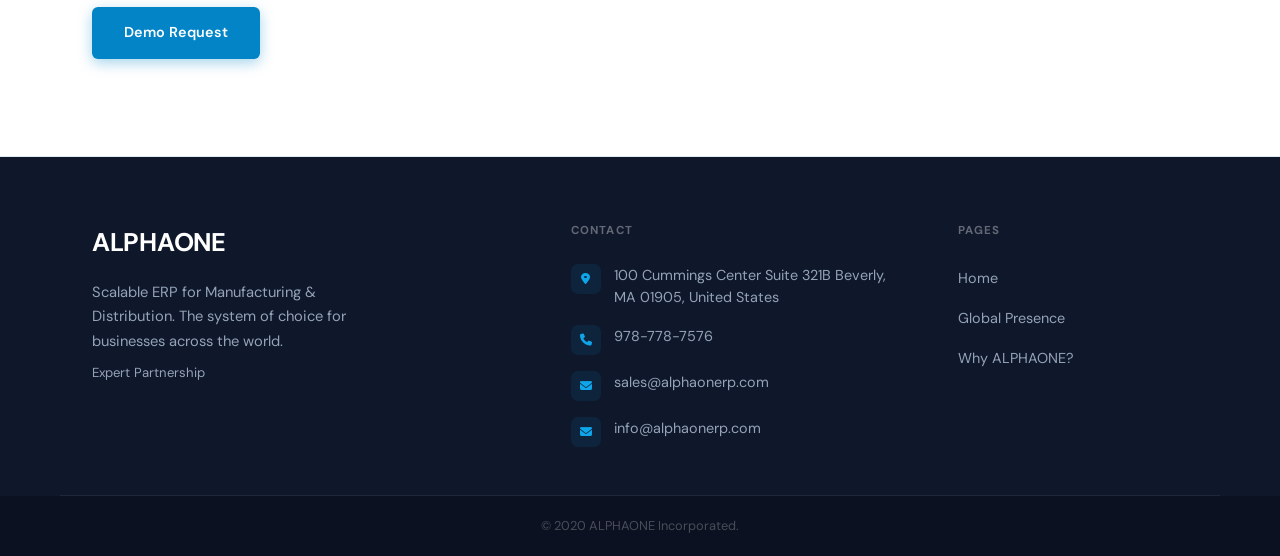
==== commit 763f3010: "Cambios de footer" ====
--- a/benefits.html
+++ b/benefits.html
@@ -259,7 +259,7 @@
             <div class="footer-contact-block">
                 <h4>Contact</h4>
                 <ul class="footer-contact-list">
-                    <li><span class="fc-icon"><i class="fas fa-map-marker-alt"></i></span><span>100 Cummings Center Suite 330G Beverly, MA 01905, United States<br></span> </li>
+                    <li><span class="fc-icon"><i class="fas fa-map-marker-alt"></i></span><span>100 Cummings Center Suite 321B Beverly, MA 01905, United States<br></span> </li>
                     <li><span class="fc-icon"><i class="fas fa-phone"></i></span><a href="tel:9787787576">978-778-7576</a></li>
                     <li><span class="fc-icon"><i class="fas fa-envelope"></i></span><a href="mailto:info@alphaonerp.com">sales@alphaonerp.com</a></li>
                     <li><span class="fc-icon"><i class="fas fa-envelope"></i></span><a href="mailto:info@alphaonerp.com">info@alphaonerp.com</a></li>
--- a/css/styles.css
+++ b/css/styles.css
@@ -99,7 +99,7 @@
     font-size: 3rem;
     font-weight: 700;
     color: var(--navy);
-    letter-spacing: 0.04em;
+    letter-spacing: 0.01em;
     line-height: 1;
     color:  #0c1c2ee4;
 }
@@ -233,7 +233,7 @@
 
 .section-header {
     text-align: center;
-    max-width: 620px;
+    max-width: 720px;
     margin: 0 auto 3.5rem;
 }
 .section-header h2 { font-size: clamp(1.8rem, 3vw, 2.5rem); font-weight: 700; color: var(--navy); margin-bottom: 1rem; }
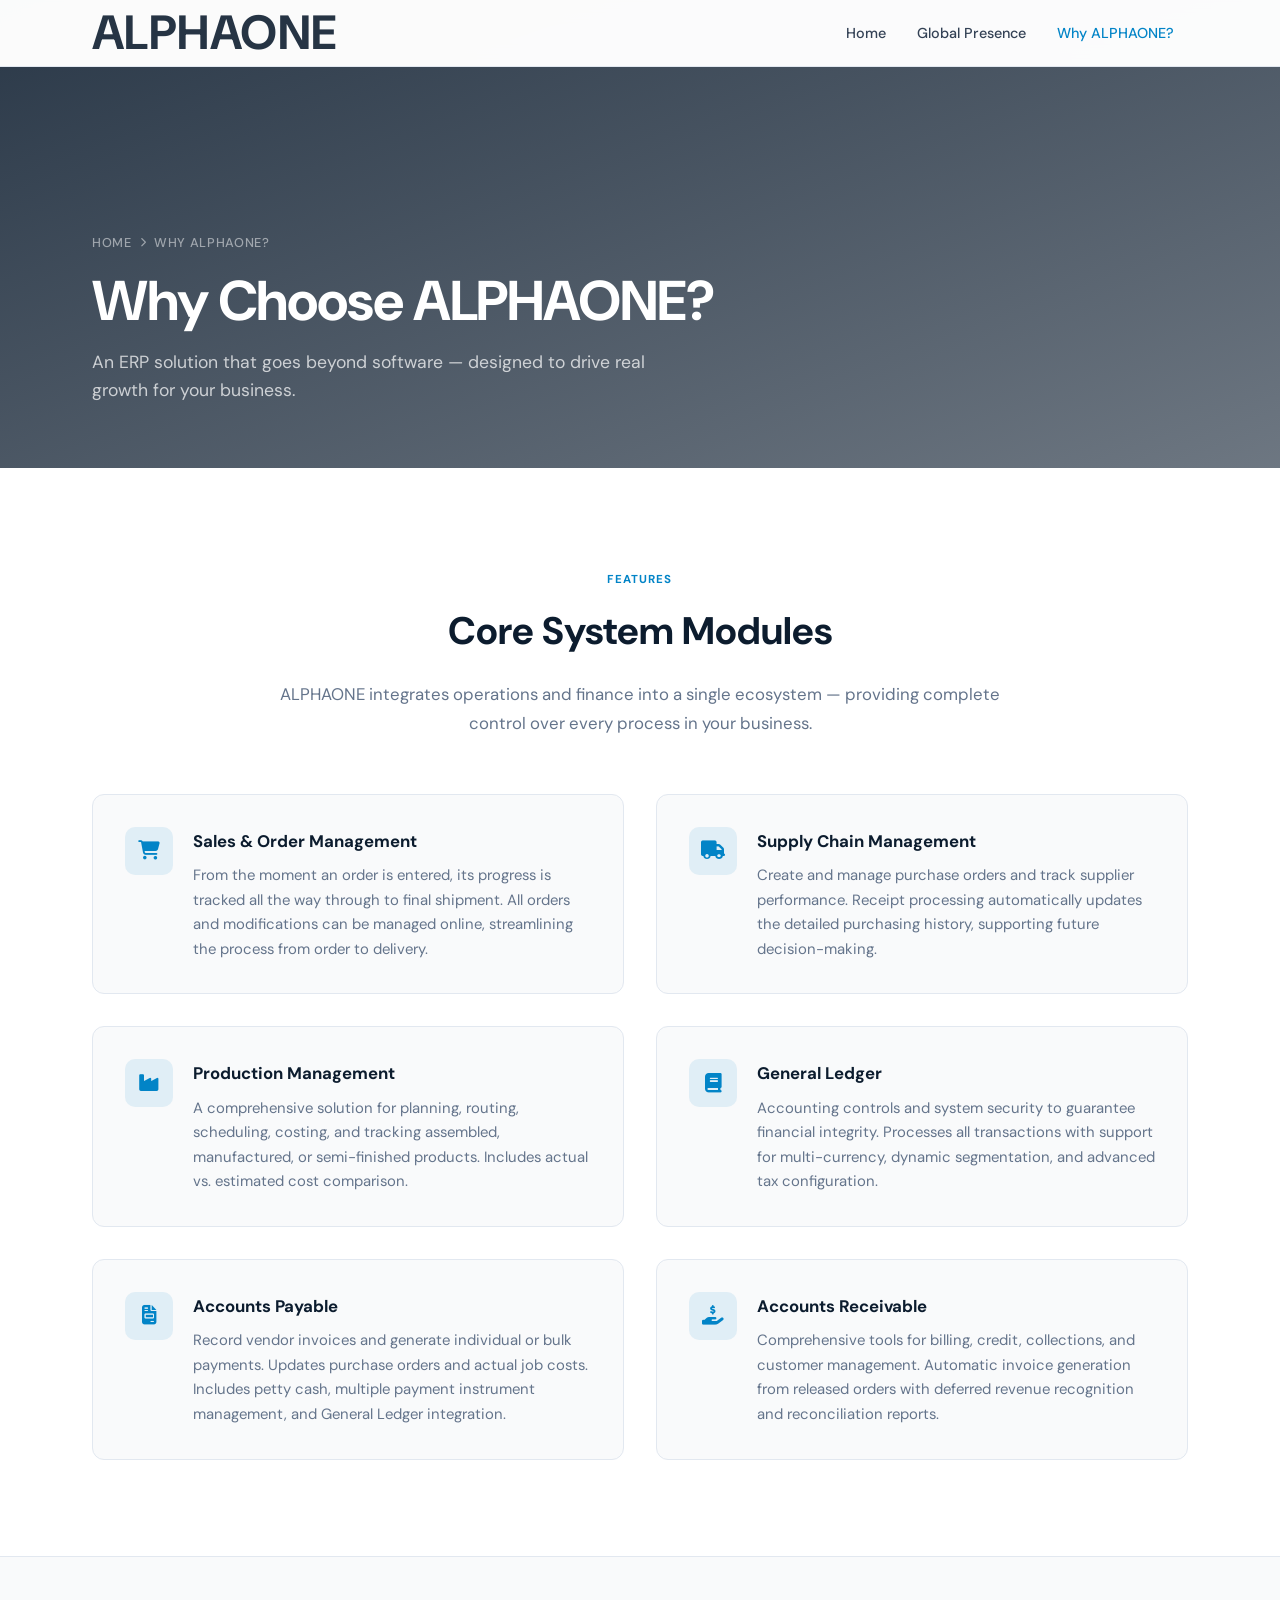
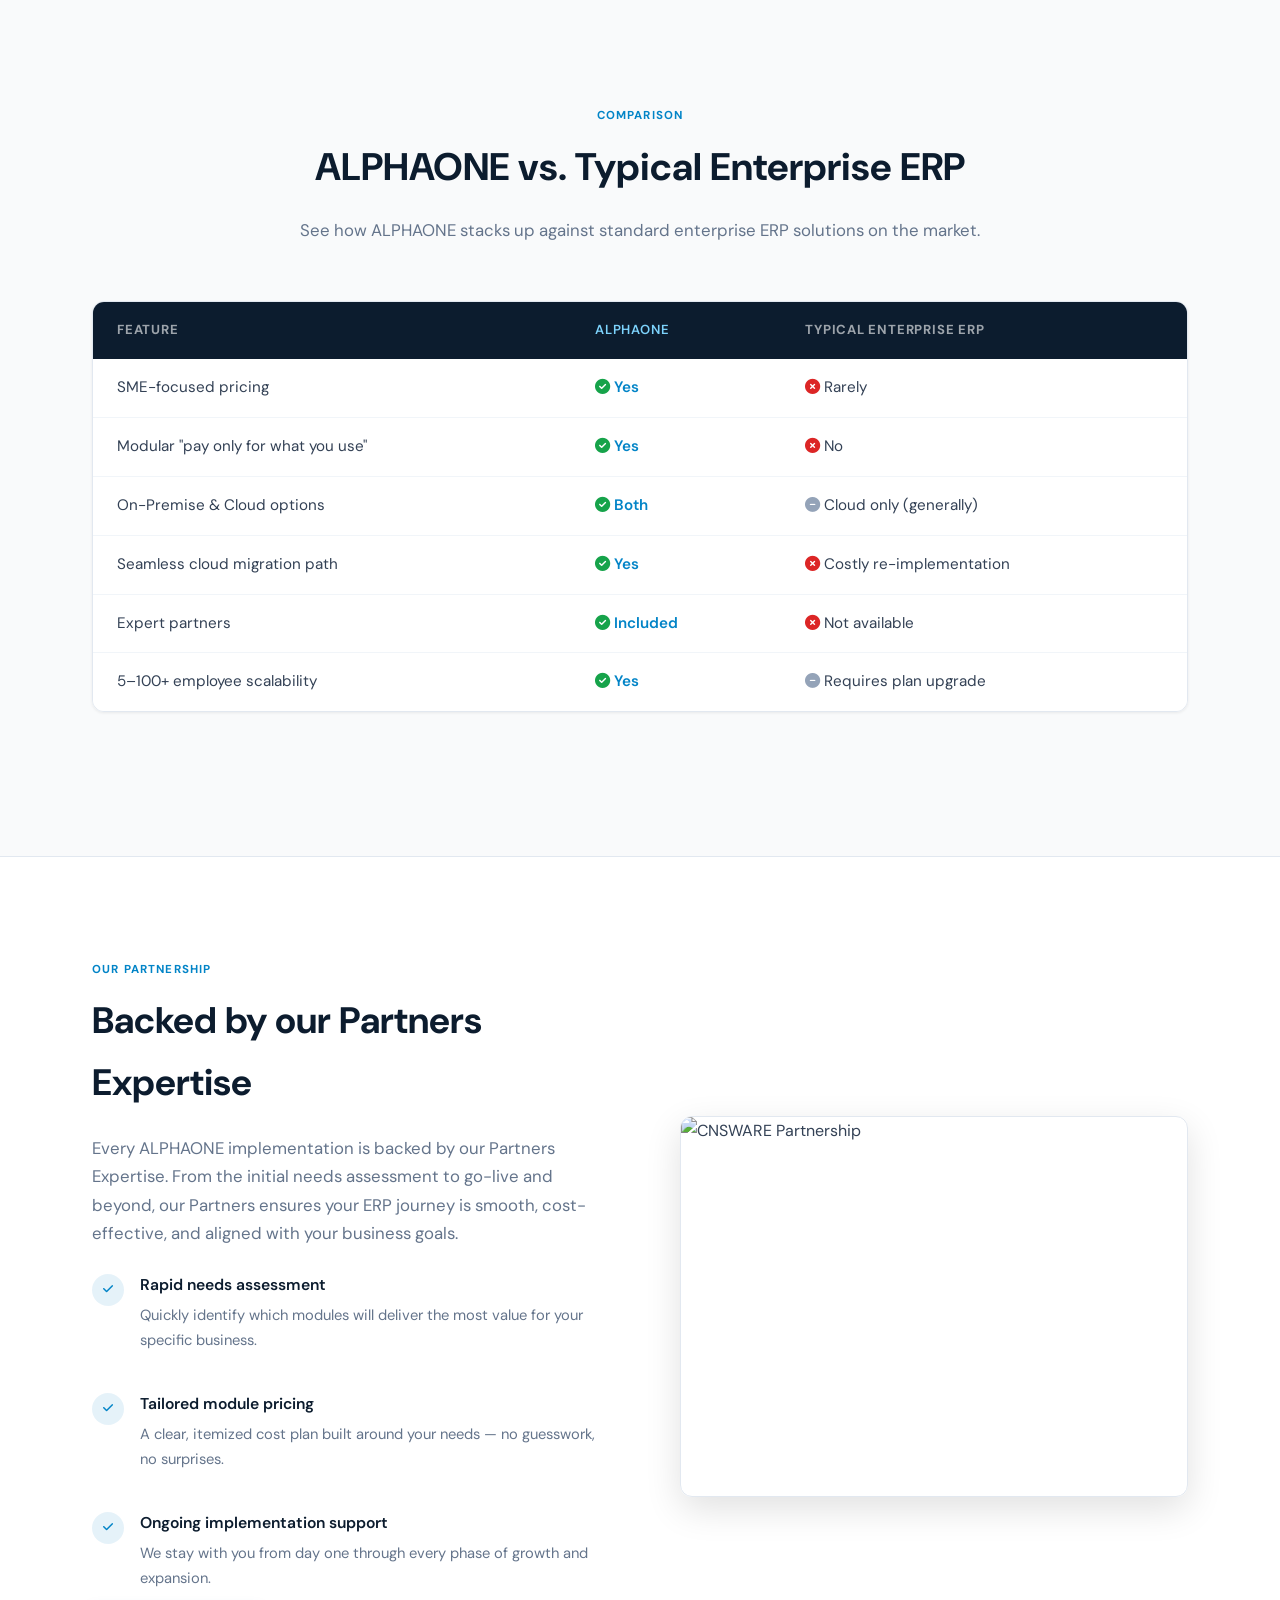
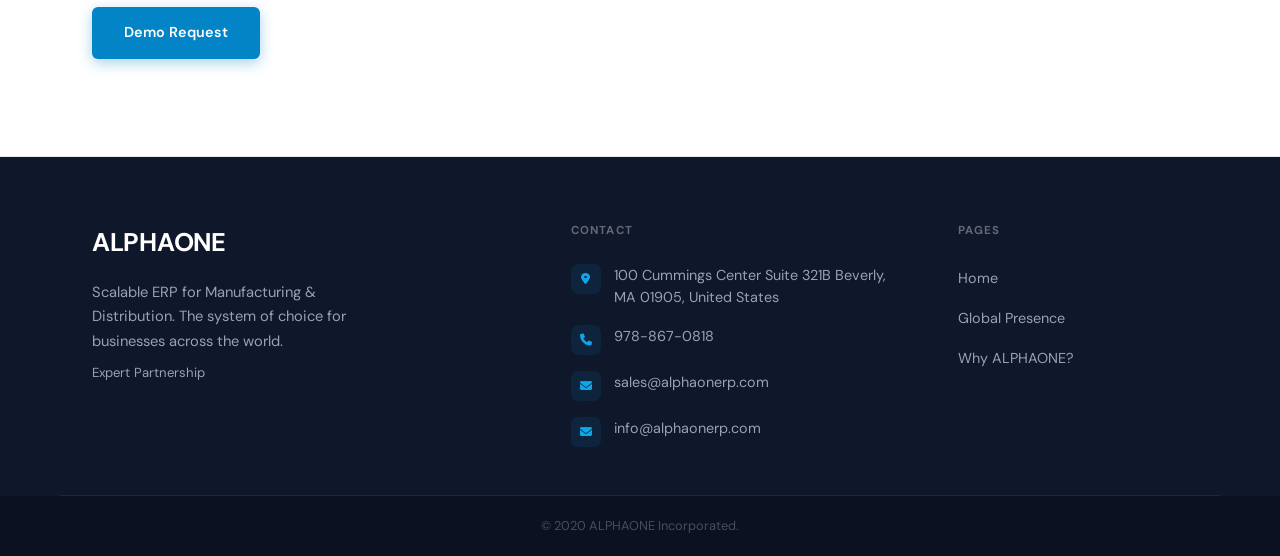
==== commit e211ef7b: "Phone number modification" ====
--- a/benefits.html
+++ b/benefits.html
@@ -3,13 +3,14 @@
 <head>
     <meta charset="UTF-8">
     <meta name="viewport" content="width=device-width, initial-scale=1.0">
-    <title>Why ALPHAONE? — ALPHAONE ERP</title>
+    <title>ALPHAONE Inc. | Why ALPHAONE?</title>
     <link rel="preconnect" href="https://fonts.googleapis.com">
     <link rel="preconnect" href="https://fonts.gstatic.com" crossorigin>
     <link href="https://fonts.googleapis.com/css2?family=DM+Sans:opsz,wght@9..40,400;9..40,500;9..40,600;9..40,700&display=swap" rel="stylesheet">
     <link rel="stylesheet" href="https://cdnjs.cloudflare.com/ajax/libs/font-awesome/6.4.0/css/all.min.css">
     <link rel="stylesheet" href="css/styles.css">
     <link rel="stylesheet" href="css/pages.css">
+    <link rel="icon" type="image/x-icon" href="video/ALPHAONE.png">
 </head>
 <body>
 
@@ -260,7 +261,7 @@
                 <h4>Contact</h4>
                 <ul class="footer-contact-list">
                     <li><span class="fc-icon"><i class="fas fa-map-marker-alt"></i></span><span>100 Cummings Center Suite 321B Beverly, MA 01905, United States<br></span> </li>
-                    <li><span class="fc-icon"><i class="fas fa-phone"></i></span><a href="tel:9787787576">978-778-7576</a></li>
+                    <li><span class="fc-icon"><i class="fas fa-phone"></i></span><a href="tel:9787787576">978-867-0818</a></li>
                     <li><span class="fc-icon"><i class="fas fa-envelope"></i></span><a href="mailto:info@alphaonerp.com">sales@alphaonerp.com</a></li>
                     <li><span class="fc-icon"><i class="fas fa-envelope"></i></span><a href="mailto:info@alphaonerp.com">info@alphaonerp.com</a></li>
                 </ul>
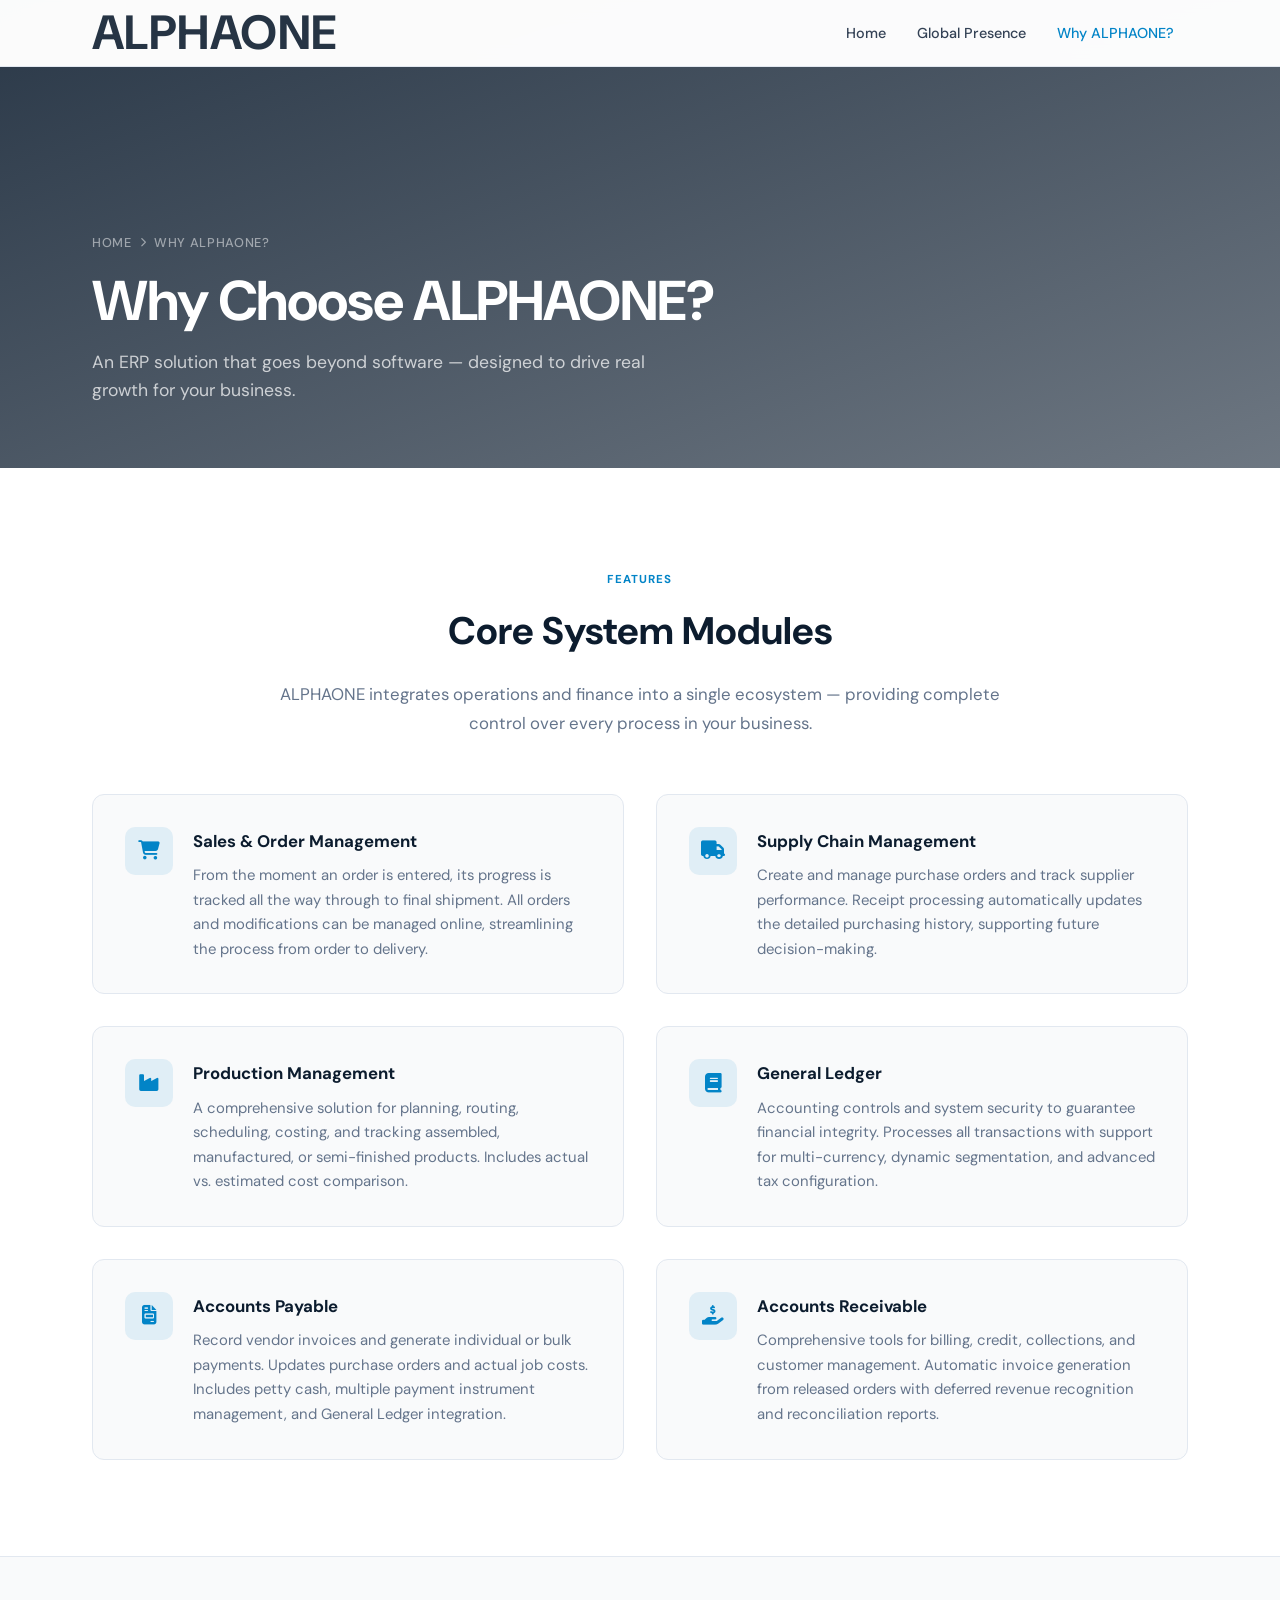
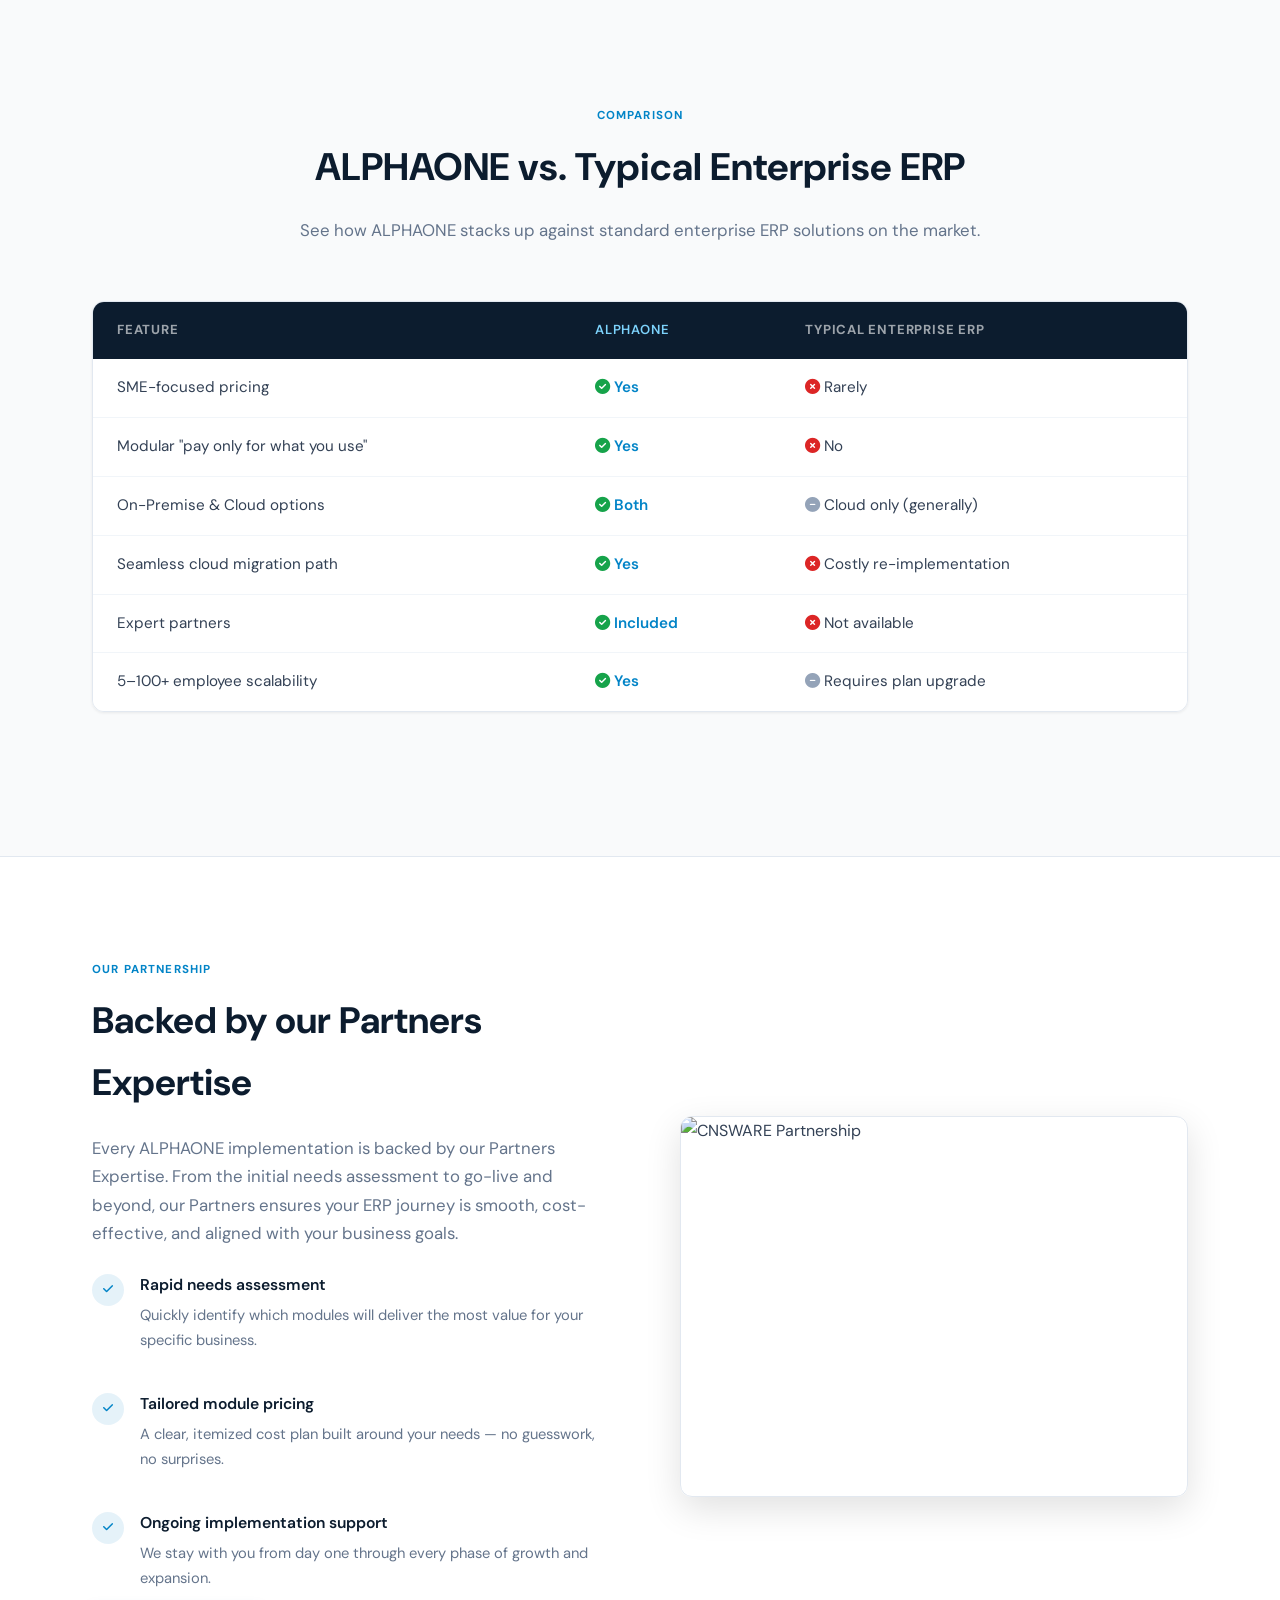
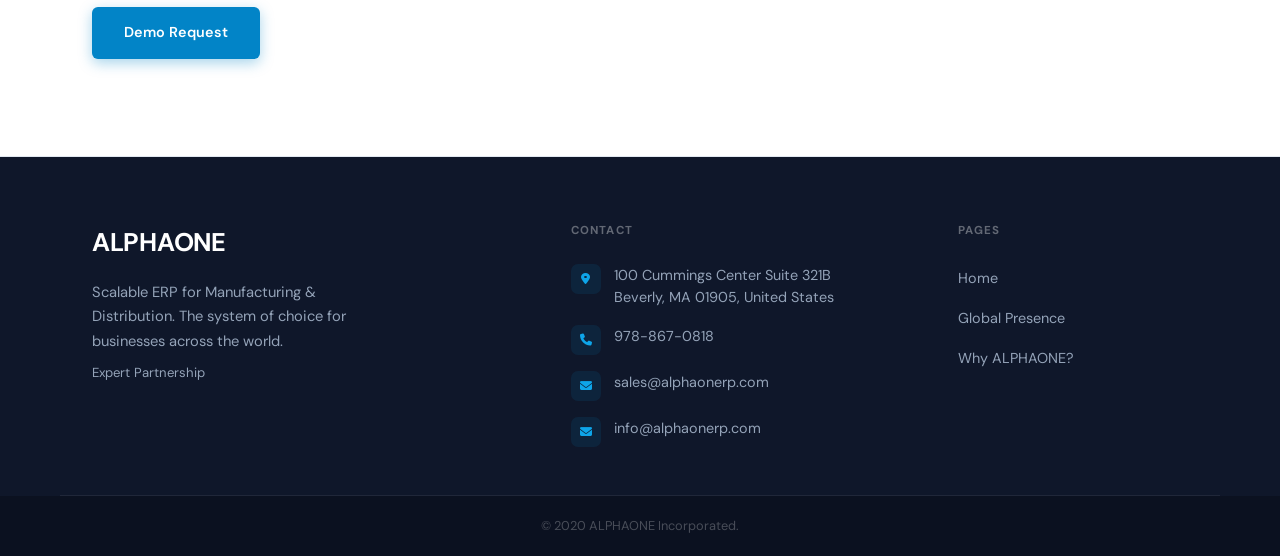
==== commit f5513869: "Pagina de partners" ====
--- a/benefits.html
+++ b/benefits.html
@@ -255,12 +255,12 @@
             <div class="footer-brand">
                 <div class="footer-logo">ALPHAONE</div>
                 <p>Scalable ERP for Manufacturing & Distribution. The system of choice for businesses across the world.</p>
-                <p class="footer-partner">Expert Partnership<strong></strong></p>
+                <a href="partners.html"><p class="footer-partner">Expert Partnership<strong></strong></p></a>
             </div>
             <div class="footer-contact-block">
                 <h4>Contact</h4>
                 <ul class="footer-contact-list">
-                    <li><span class="fc-icon"><i class="fas fa-map-marker-alt"></i></span><span>100 Cummings Center Suite 321B Beverly, MA 01905, United States<br></span> </li>
+                    <li><span class="fc-icon"><i class="fas fa-map-marker-alt"></i></span><span>100 Cummings Center Suite 321B <br>Beverly, MA 01905, United States<br></span> </li>
                     <li><span class="fc-icon"><i class="fas fa-phone"></i></span><a href="tel:9787787576">978-867-0818</a></li>
                     <li><span class="fc-icon"><i class="fas fa-envelope"></i></span><a href="mailto:info@alphaonerp.com">sales@alphaonerp.com</a></li>
                     <li><span class="fc-icon"><i class="fas fa-envelope"></i></span><a href="mailto:info@alphaonerp.com">info@alphaonerp.com</a></li>
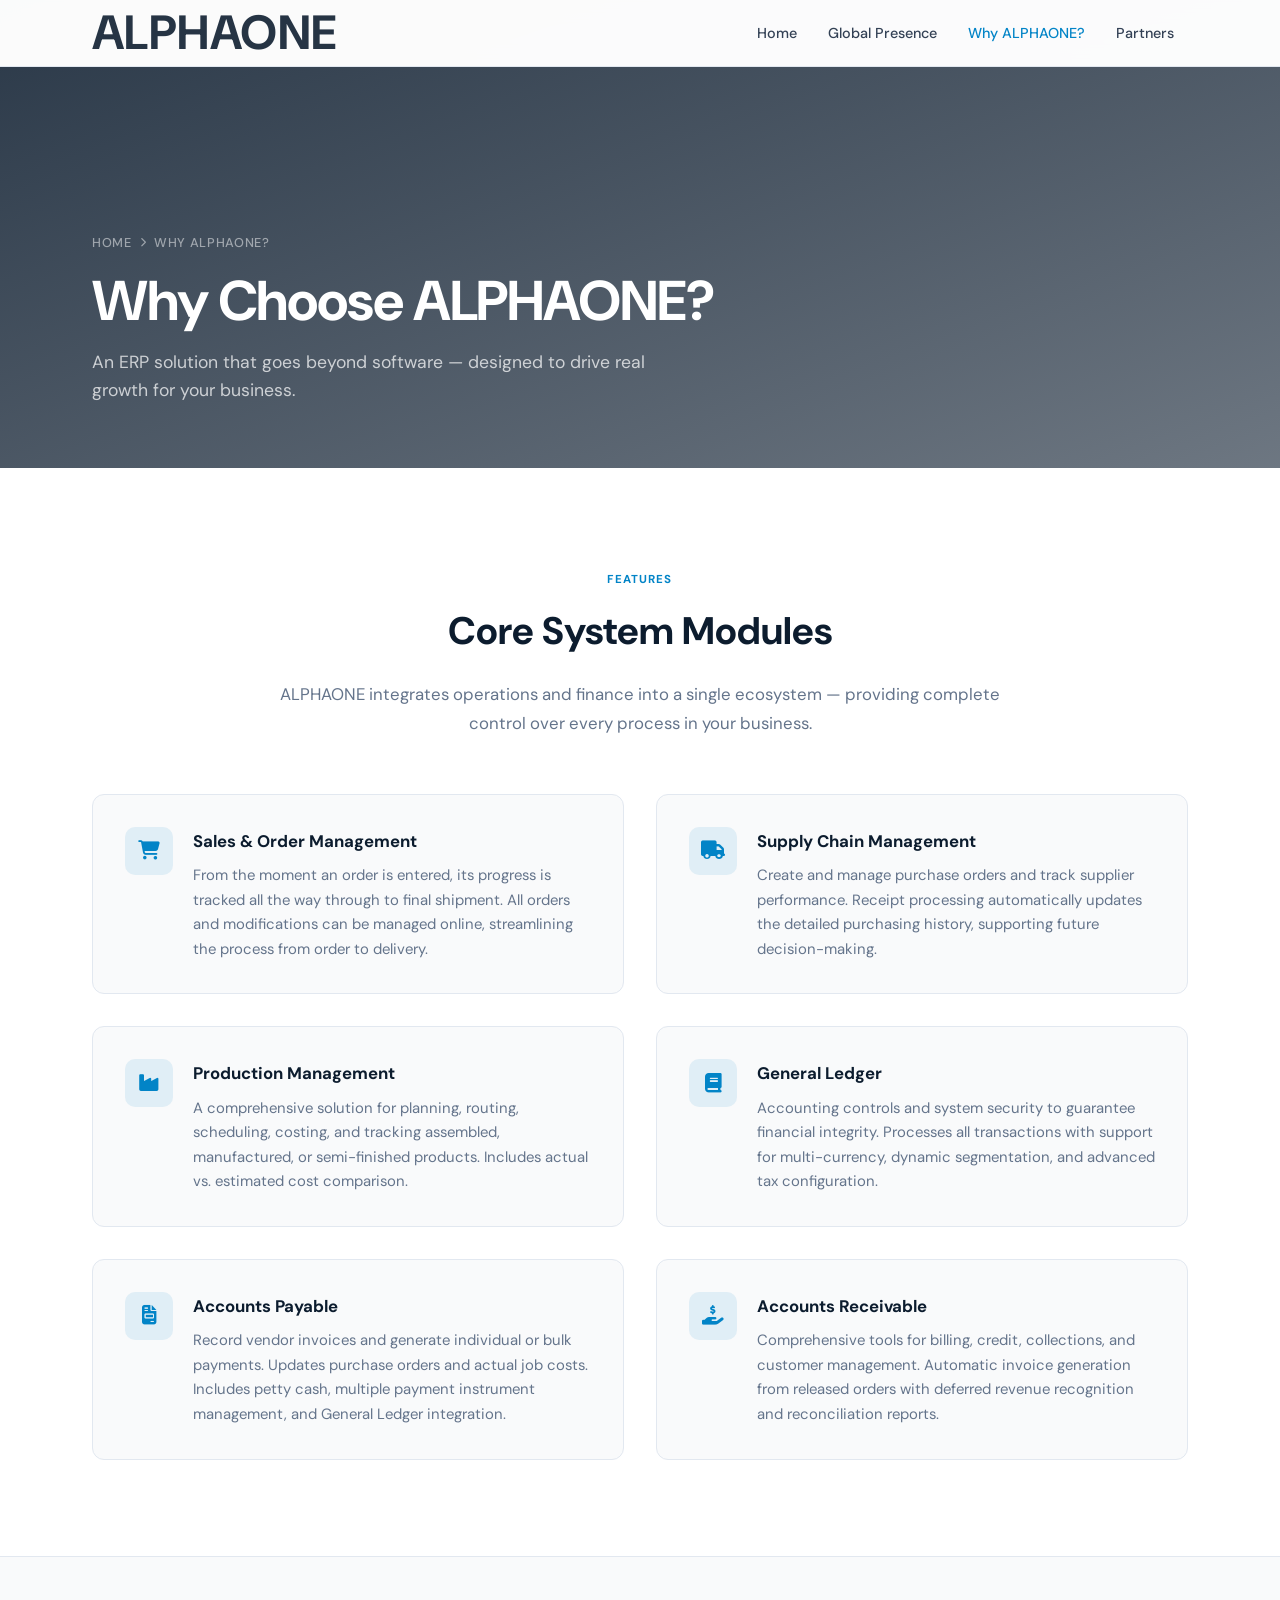
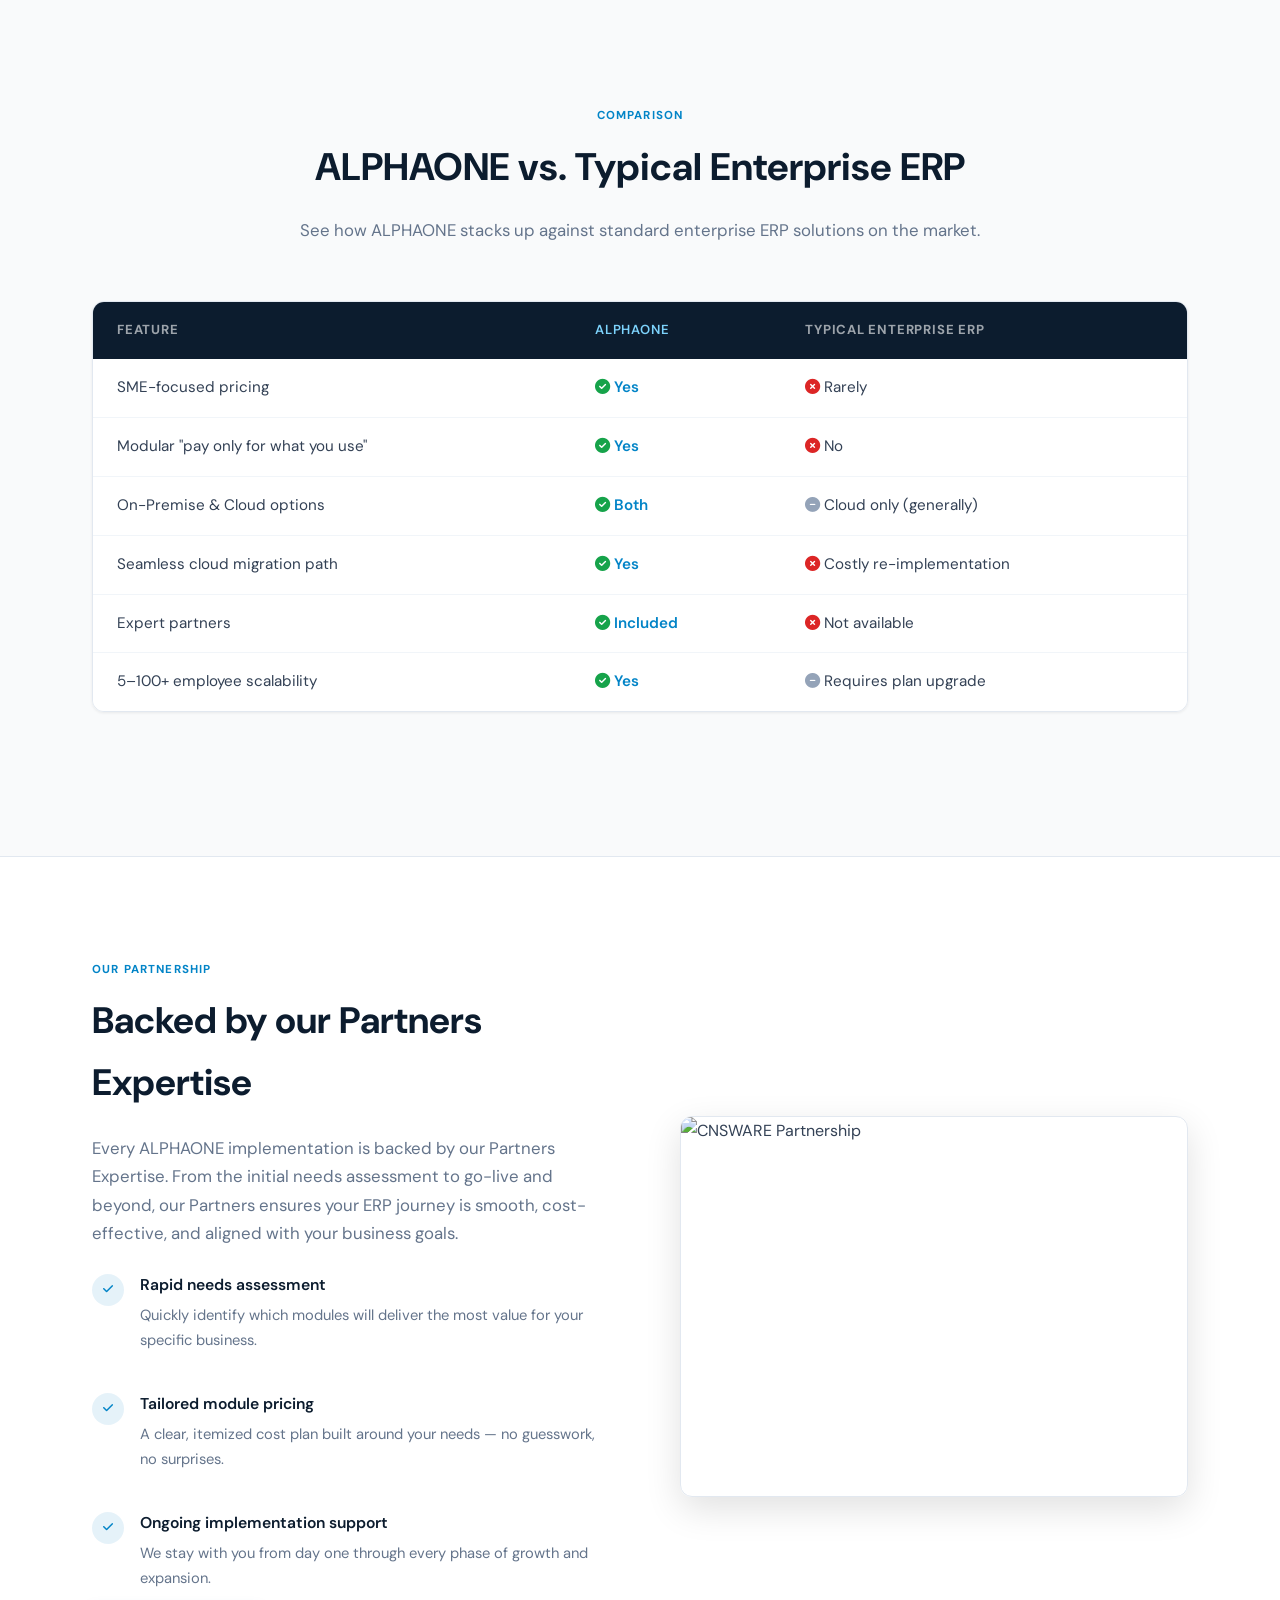
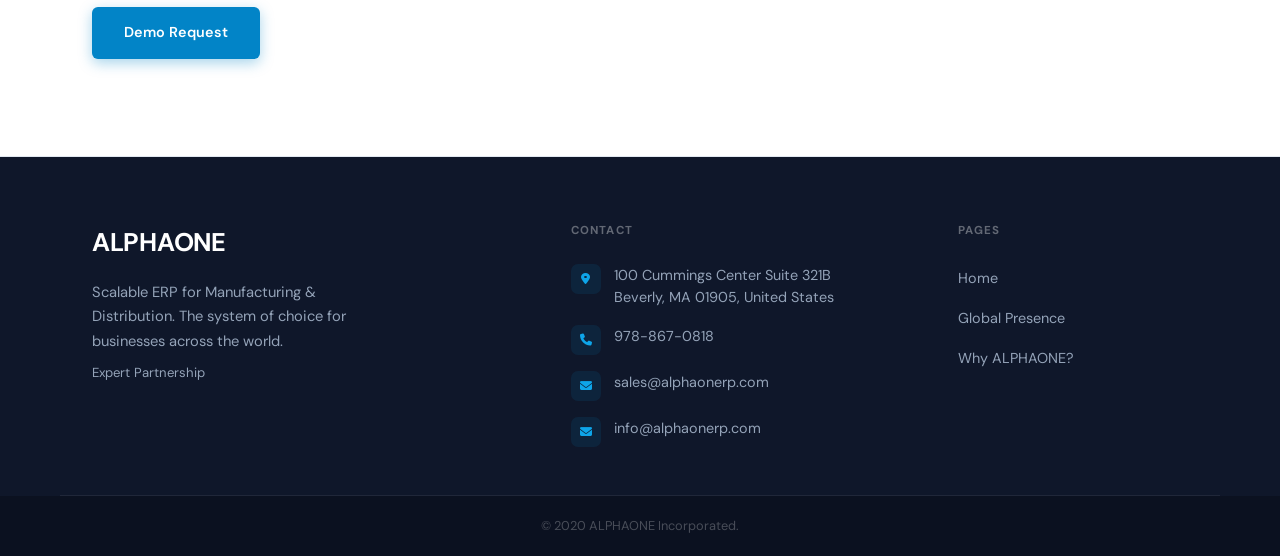
==== commit 9b0cb7cd: "Desarrollo de partners y apply partners" ====
--- a/benefits.html
+++ b/benefits.html
@@ -21,6 +21,7 @@
                 <li><a href="index.html">Home</a></li>
                 <li><a href="presence.html">Global Presence</a></li>
                 <li><a href="benefits.html" class="active">Why ALPHAONE?</a></li>
+                <li><a href="partners.html">Partners</a></li>
             </ul>
             <div class="hamburger" id="hamburger-btn"><span></span><span></span><span></span></div>
         </div>
@@ -29,6 +30,7 @@
         <a href="index.html">Home</a>
         <a href="presence.html">Global Presence</a>
         <a href="benefits.html">Why ALPHAONE?</a>
+        <a href="partners.html">Partners</a>
     </div>
 
     <!-- PAGE HERO -->
